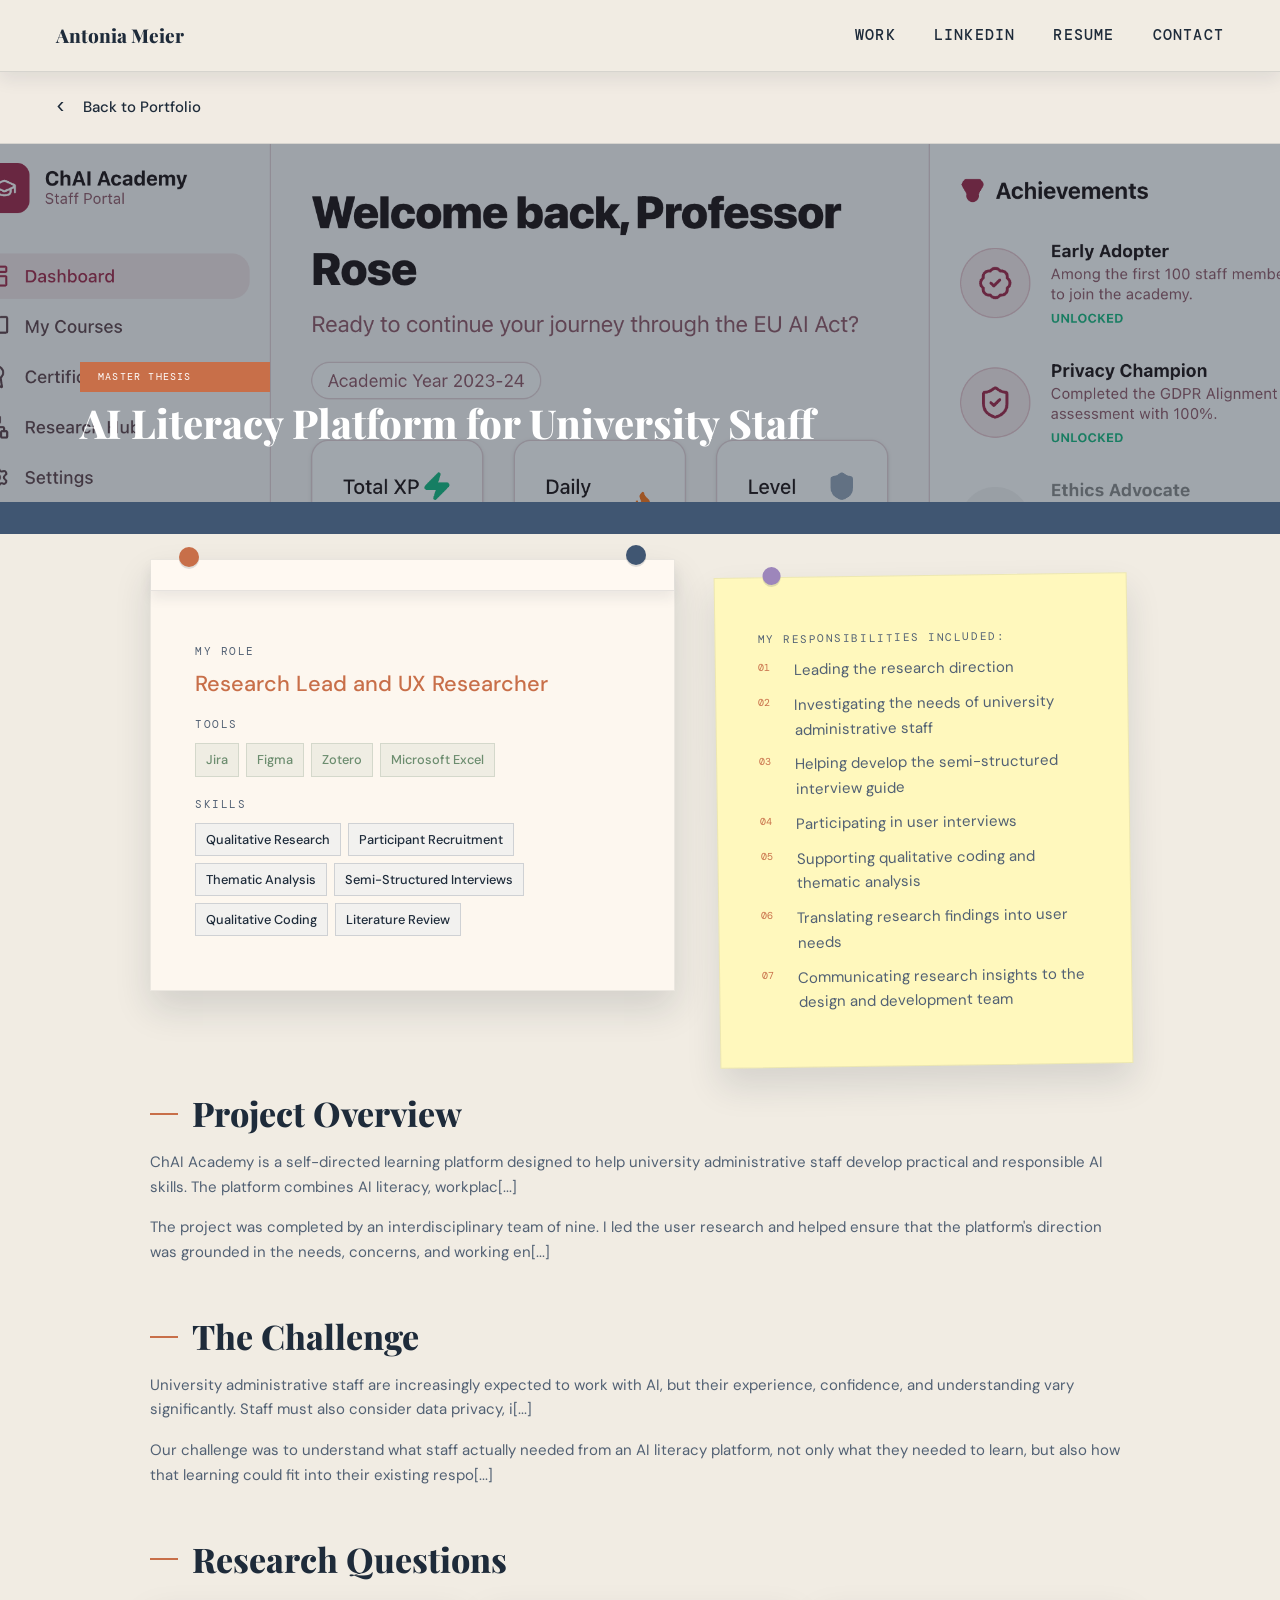
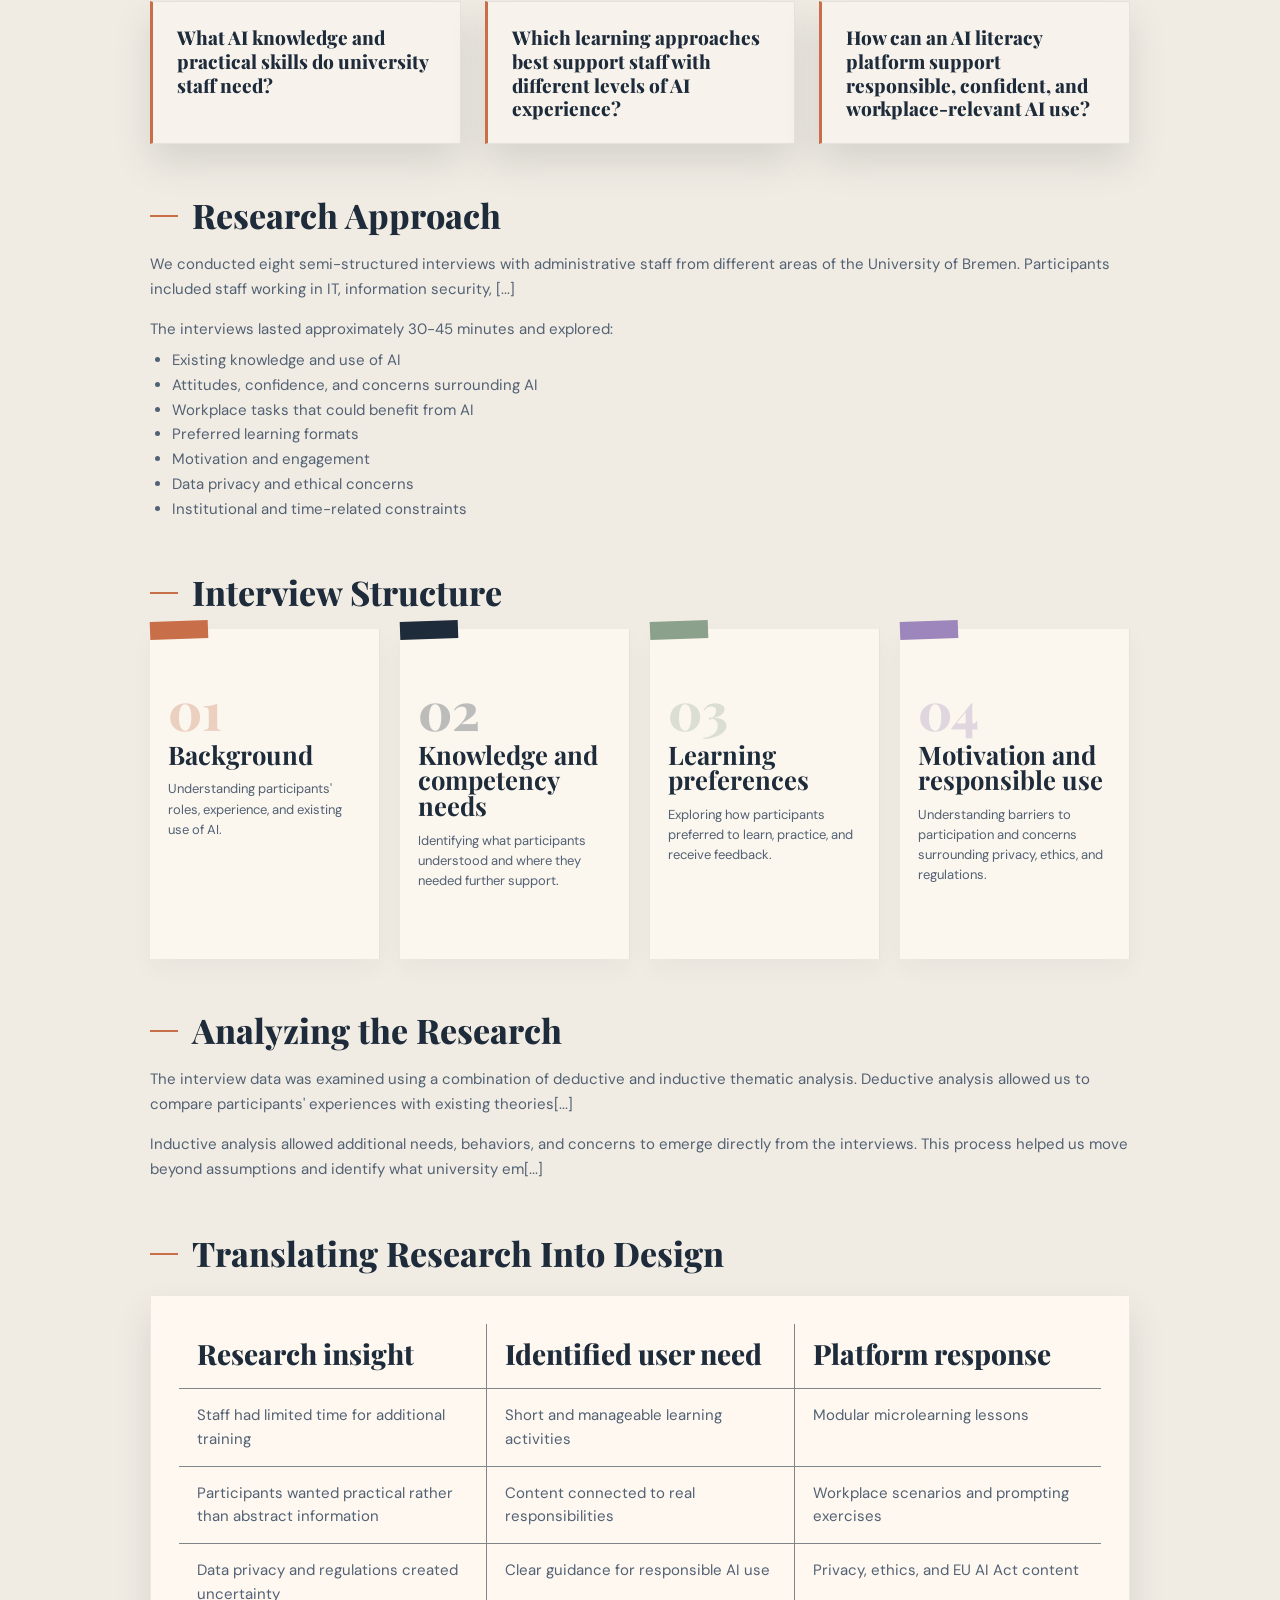
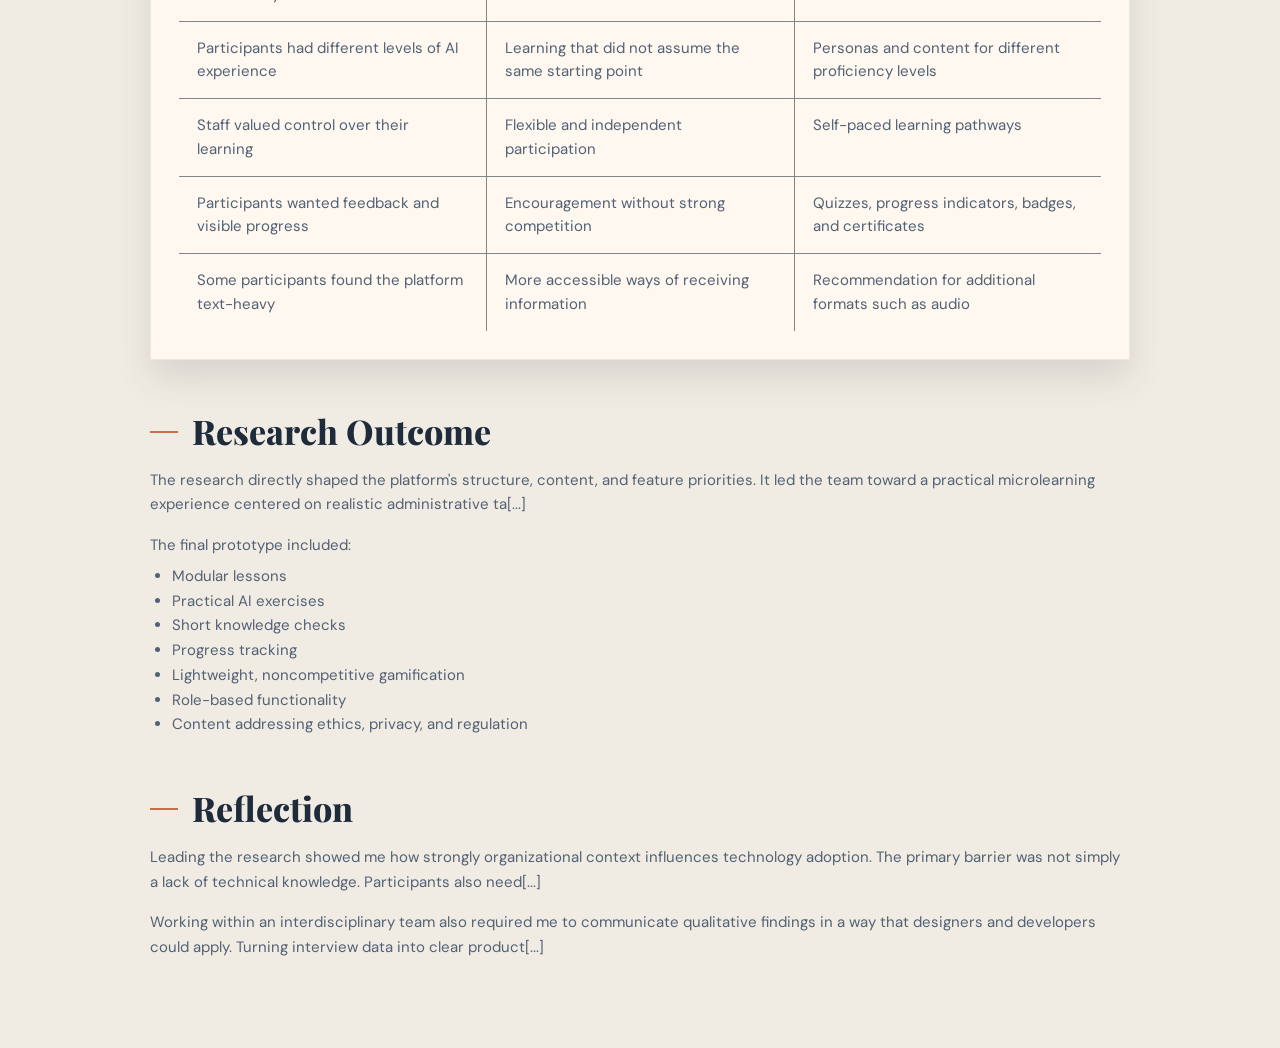
==== Pages/ailit.html @ 741ef0c2 "Change LinkedIn link to public profile settings Updated LinkedIn link to point to public profile set" ====
<!DOCTYPE html>
<html lang="en">
<head>
  <meta charset="UTF-8" />
  <meta name="viewport" content="width=device-width, initial-scale=1.0" />
  <title>AI Literacy Platform | Antonia Meier</title>
  <link rel="stylesheet" href="../styles.css" />
</head>
<body>
  <div class="site-shell">
    <header class="site-header">
        <a class="site-logo" href="../index.html">Antonia Meier</a>
      
        <nav class="site-nav" aria-label="Main navigation">
          <a href="../index.html#work">Work</a>
          <a href="https://www.linkedin.com/public-profile/settings/?trk=d_flagship3_profile_self_view_public_profile&lipi=urn%3Ali%3Apage%3Ad_flagship3_profile_view_base%3B%2FlTaNS16Rs2cSCnHbK12aQ%3D%3D" target="_blank" rel="noopener">LinkedIn</a>
          <a href="../documents/Antonia%20Meier_Resume.pdf" target="_blank" rel="noopener">Resume</a>
          <a href="../index.html#contact">Contact</a>
        </nav>
    </header>

    <main>
      <div class="project-backbar">
        <a class="text-link" href="../index.html#work">Back to Portfolio</a>
      </div>

      <section class="project-hero" aria-label="AI Literacy Platform project image">
        <img src="../imgs/homepage/AILit.png" alt="AI literacy platform dashboard preview" />
        <div class="project-hero__content">
          <span class="project-hero__label">Master Thesis</span>
          <h1 id="project-title">AI Literacy Platform for University Staff</h1>
        </div>
      </section>

      <div class="page-main case-study-page ailit-page">
        <section class="section project-details-section" aria-labelledby="project-title">
          <div class="project-overview">
            <div class="details-card paper-card">
              <span class="detail-pin" aria-hidden="true"></span>
              <p class="detail-kicker">Master Thesis Details</p>
              <p class="detail-label">My Role</p>
              <p class="detail-value">Research Lead and UX Researcher</p>
              <p class="detail-label">Tools</p>
              <div class="tag-list">
                <span class="tag tag--tool">Jira</span>
                <span class="tag tag--tool">Figma</span>
                <span class="tag tag--tool">Zotero</span>
                <span class="tag tag--tool">Microsoft Excel</span>
              </div>
              <p class="detail-label">Skills</p>
              <div class="tag-list">
                <span class="tag tag--skill">Qualitative Research</span>
                <span class="tag tag--skill">Participant Recruitment</span>
                <span class="tag tag--skill">Thematic Analysis</span>
                <span class="tag tag--skill">Semi-Structured Interviews</span>
                <span class="tag tag--skill">Qualitative Coding</span>
                <span class="tag tag--skill">Literature Review</span>
              </div>
            </div>
            <div class="deliverables-card paper-card">
              <p class="detail-label">My Responsibilities Included:</p>
              <ol class="deliverables-list">
                <li>Leading the research direction</li>
                <li>Investigating the needs of university administrative staff</li>
                <li>Helping develop the semi-structured interview guide</li>
                <li>Participating in user interviews</li>
                <li>Supporting qualitative coding and thematic analysis</li>
                <li>Translating research findings into user needs</li>
                <li>Communicating research insights to the design and development team</li>
              </ol>
            </div>
          </div>
        </section>

        <section class="case-section" aria-labelledby="overview-title">
          <h2 id="overview-title">Project Overview</h2>
          <p>ChAI Academy is a self-directed learning platform designed to help university administrative staff develop practical and responsible AI skills. The platform combines AI literacy, workplac[...]
          <p>The project was completed by an interdisciplinary team of nine. I led the user research and helped ensure that the platform's direction was grounded in the needs, concerns, and working en[...]
        </section>

        <section class="case-section" aria-labelledby="challenge-title">
          <h2 id="challenge-title">The Challenge</h2>
          <p>University administrative staff are increasingly expected to work with AI, but their experience, confidence, and understanding vary significantly. Staff must also consider data privacy, i[...]
          <p>Our challenge was to understand what staff actually needed from an AI literacy platform, not only what they needed to learn, but also how that learning could fit into their existing respo[...]
        </section>

        <section class="case-section" aria-labelledby="questions-title">
          <h2 id="questions-title">Research Questions</h2>
          <div class="research-question-grid">
            <article class="paper-card">What AI knowledge and practical skills do university staff need?</article>
            <article class="paper-card">Which learning approaches best support staff with different levels of AI experience?</article>
            <article class="paper-card">How can an AI literacy platform support responsible, confident, and workplace-relevant AI use?</article>
          </div>
        </section>

        <section class="case-section" aria-labelledby="approach-title">
          <h2 id="approach-title">Research Approach</h2>
          <p>We conducted eight semi-structured interviews with administrative staff from different areas of the University of Bremen. Participants included staff working in IT, information security, [...]
          <p>The interviews lasted approximately 30-45 minutes and explored:</p>
          <ul class="case-list">
            <li>Existing knowledge and use of AI</li>
            <li>Attitudes, confidence, and concerns surrounding AI</li>
            <li>Workplace tasks that could benefit from AI</li>
            <li>Preferred learning formats</li>
            <li>Motivation and engagement</li>
            <li>Data privacy and ethical concerns</li>
            <li>Institutional and time-related constraints</li>
          </ul>
        </section>

        <section class="case-section thesis-method-section" aria-labelledby="structure-title">
          <h2 id="structure-title">Interview Structure</h2>
          <div class="thesis-method-grid ailit-method-grid">
            <article class="thesis-method-card thesis-method-card--one">
              <span>01</span>
              <h3>Background</h3>
              <p>Understanding participants' roles, experience, and existing use of AI.</p>
            </article>
            <article class="thesis-method-card thesis-method-card--two">
              <span>02</span>
              <h3>Knowledge and competency needs</h3>
              <p>Identifying what participants understood and where they needed further support.</p>
            </article>
            <article class="thesis-method-card thesis-method-card--three">
              <span>03</span>
              <h3>Learning preferences</h3>
              <p>Exploring how participants preferred to learn, practice, and receive feedback.</p>
            </article>
            <article class="thesis-method-card thesis-method-card--four">
              <span>04</span>
              <h3>Motivation and responsible use</h3>
              <p>Understanding barriers to participation and concerns surrounding privacy, ethics, and regulations.</p>
            </article>
          </div>
        </section>

        <section class="case-section" aria-labelledby="analysis-title">
          <h2 id="analysis-title">Analyzing the Research</h2>
          <p>The interview data was examined using a combination of deductive and inductive thematic analysis. Deductive analysis allowed us to compare participants' experiences with existing theories[...]
          <p>Inductive analysis allowed additional needs, behaviors, and concerns to emerge directly from the interviews. This process helped us move beyond assumptions and identify what university em[...]
        </section>

        <section class="case-section" aria-labelledby="design-title">
          <h2 id="design-title">Translating Research Into Design</h2>
          <div class="research-translation-table paper-card" role="table" aria-label="Research insights translated into platform responses">
            <div class="translation-row translation-row--header" role="row">
              <div role="columnheader">Research insight</div>
              <div role="columnheader">Identified user need</div>
              <div role="columnheader">Platform response</div>
            </div>
            <div class="translation-row" role="row">
              <div role="cell">Staff had limited time for additional training</div>
              <div role="cell">Short and manageable learning activities</div>
              <div role="cell">Modular microlearning lessons</div>
            </div>
            <div class="translation-row" role="row">
              <div role="cell">Participants wanted practical rather than abstract information</div>
              <div role="cell">Content connected to real responsibilities</div>
              <div role="cell">Workplace scenarios and prompting exercises</div>
            </div>
            <div class="translation-row" role="row">
              <div role="cell">Data privacy and regulations created uncertainty</div>
              <div role="cell">Clear guidance for responsible AI use</div>
              <div role="cell">Privacy, ethics, and EU AI Act content</div>
            </div>
            <div class="translation-row" role="row">
              <div role="cell">Participants had different levels of AI experience</div>
              <div role="cell">Learning that did not assume the same starting point</div>
              <div role="cell">Personas and content for different proficiency levels</div>
            </div>
            <div class="translation-row" role="row">
              <div role="cell">Staff valued control over their learning</div>
              <div role="cell">Flexible and independent participation</div>
              <div role="cell">Self-paced learning pathways</div>
            </div>
            <div class="translation-row" role="row">
              <div role="cell">Participants wanted feedback and visible progress</div>
              <div role="cell">Encouragement without strong competition</div>
              <div role="cell">Quizzes, progress indicators, badges, and certificates</div>
            </div>
            <div class="translation-row" role="row">
              <div role="cell">Some participants found the platform text-heavy</div>
              <div role="cell">More accessible ways of receiving information</div>
              <div role="cell">Recommendation for additional formats such as audio</div>
            </div>
          </div>
        </section>

        <section class="case-section" aria-labelledby="outcome-title">
          <h2 id="outcome-title">Research Outcome</h2>
          <p>The research directly shaped the platform's structure, content, and feature priorities. It led the team toward a practical microlearning experience centered on realistic administrative ta[...]
          <p>The final prototype included:</p>
          <ul class="case-list">
            <li>Modular lessons</li>
            <li>Practical AI exercises</li>
            <li>Short knowledge checks</li>
            <li>Progress tracking</li>
            <li>Lightweight, noncompetitive gamification</li>
            <li>Role-based functionality</li>
            <li>Content addressing ethics, privacy, and regulation</li>
          </ul>
        </section>

        <section class="case-section" aria-labelledby="reflection-title">
          <h2 id="reflection-title">Reflection</h2>
          <p>Leading the research showed me how strongly organizational context influences technology adoption. The primary barrier was not simply a lack of technical knowledge. Participants also need[...]
          <p>Working within an interdisciplinary team also required me to communicate qualitative findings in a way that designers and developers could apply. Turning interview data into clear product[...]
        </section>
      </div>
    </main>
  </div>
</body>
</html>
---- styles.css ----
@import url("https://fonts.googleapis.com/css2?family=DM+Mono:wght@400;500&family=DM+Sans:wght@400;500;600;700&family=Playfair+Display:wght@700;800&display=swap");

:root {
  --color-background: #f1ece3;
  --color-text: #1e2b3a;
  --color-muted: #526174;
  --color-secondary: #c86f49;
  --color-graph: #cbddec;
  --color-green: #8ba18c;
  --color-purple: #9d86bb;
  --color-surface: #f8f4ed;
  --color-surface-strong: #fffaf2;
  --color-line: rgba(30, 43, 58, 0.16);
  --color-grid: rgba(119, 160, 188, 0.34);
  --shadow-paper: 0 18px 35px rgba(30, 43, 58, 0.13);
  --shadow-soft: 0 10px 25px rgba(30, 43, 58, 0.09);
  --font-heading: "Playfair Display", Georgia, serif;
  --font-body: "DM Sans", Arial, sans-serif;
  --font-mono: "DM Mono", "Courier New", monospace;
  --page-width: 1120px;
  --section-space: clamp(64px, 10vw, 124px);
}

* {
  box-sizing: border-box;
}

html {
  scroll-behavior: smooth;
}

body {
  margin: 0;
  color: var(--color-text);
  background: var(--color-background);
  font-family: var(--font-body);
  font-size: 15px;
  line-height: 1.65;
}

img {
  display: block;
  max-width: 100%;
}

a {
  color: inherit;
  text-decoration: none;
}

p,
h1,
h2,
h3,
h4 {
  margin: 0;
}

p {
  color: var(--color-muted);
}

.site-shell {
  min-height: 100vh;
  background: var(--color-background);
}

.site-header {
  position: sticky;
  top: 0;
  z-index: 20;
  display: flex;
  align-items: center;
  justify-content: space-between;
  gap: 24px;
  min-height: 72px;
  padding: 0 clamp(18px, 5vw, 56px);
  background: rgba(241, 236, 227, 0.92);
  border-bottom: 1px solid rgba(30, 43, 58, 0.12);
  box-shadow: 0 8px 16px rgba(30, 43, 58, 0.08);
  backdrop-filter: blur(14px);
}

.site-logo {
  font-family: var(--font-heading);
  font-size: clamp(16px, 2vw, 19px);
  font-weight: 800;
  letter-spacing: 0;
}

.site-nav {
  display: flex;
  align-items: center;
  gap: clamp(14px, 3vw, 38px);
  font-family: var(--font-mono);
  font-size: 15px;
  font-weight: 500;
  letter-spacing: 0.08em;
  text-transform: uppercase;
}

.site-nav a {
  color: var(--color-text);
}

.site-nav a:hover,
.site-nav a:focus-visible {
  color: var(--color-secondary);
}

.page-main {
  max-width: var(--page-width);
  margin: 0 auto;
  padding: 0 clamp(18px, 5vw, 40px) clamp(42px, 7vw, 88px);
}

.section {
  margin-block: var(--section-space);
}

.section:first-child {
  margin-top: 0;
}

.eyebrow {
  display: flex;
  align-items: center;
  gap: 12px;
  margin-bottom: 14px;
  color: var(--color-muted);
  font-family: var(--font-mono);
  font-size: 11px;
  letter-spacing: 0.14em;
  text-transform: uppercase;
}

.eyebrow::before {
  content: "";
  width: 28px;
  height: 2px;
  background: var(--color-secondary);
}

.display-title,
.section-title,
.project-title {
  font-family: var(--font-heading);
  font-weight: 800;
  line-height: 0.95;
  letter-spacing: 0;
}

.display-title {
  max-width: 560px;
  font-size: clamp(50px, 7vw, 82px);
}

.section-title,
.project-title {
  margin-bottom: 22px;
  font-size: clamp(26px, 3.2vw, 38px);
}

.accent {
  color: var(--color-secondary);
  font-style: italic;
}

.title-line {
  display: block;
}

.lede {
  max-width: 720px;
  font-size: clamp(16px, 1.6vw, 20px);
}

.button-row {
  display: flex;
  flex-wrap: wrap;
  gap: 12px;
  margin-top: 28px;
}

.text-link,
.button {
  display: inline-flex;
  align-items: center;
  justify-content: center;
  min-height: 42px;
  border: 1px solid var(--color-line);
  font-family: var(--font-mono);
  font-size: 12px;
  font-weight: 500;
  letter-spacing: 0.08em;
  text-transform: uppercase;
}

.button {
  padding: 10px 18px;
  background: var(--color-surface-strong);
  box-shadow: var(--shadow-soft);
}

.button:hover,
.button:focus-visible {
  border-color: var(--color-secondary);
  color: var(--color-secondary);
}

.text-link {
  gap: 8px;
  border: 0;
}

.text-link:hover,
.text-link:focus-visible {
  color: var(--color-secondary);
}

.paper-card {
  background: rgba(248, 244, 237, 0.94);
  border: 1px solid rgba(30, 43, 58, 0.08);
  box-shadow: var(--shadow-paper);
}

.visually-hidden {
  position: absolute;
  width: 1px;
  height: 1px;
  padding: 0;
  margin: -1px;
  overflow: hidden;
  clip: rect(0, 0, 0, 0);
  white-space: nowrap;
  border: 0;
}

.home-hero,
.about-collage,
.contact-section {
  background:
    linear-gradient(to right, var(--color-grid) 1px, transparent 1px),
    linear-gradient(to bottom, var(--color-grid) 1px, transparent 1px),
    var(--color-background);
  background-size: 36px 36px;
}

.home-hero {
  min-height: clamp(560px, 74vh, 720px);
  display: flex;
  align-items: center;
  border-bottom: 1px solid rgba(30, 43, 58, 0.12);
}

.home-hero__inner {
  width: min(var(--page-width), calc(100% - clamp(36px, 10vw, 96px)));
  margin: 0 auto;
  display: grid;
  grid-template-columns: minmax(430px, 1.15fr) minmax(280px, 0.85fr);
  gap: clamp(32px, 5vw, 64px);
  align-items: center;
}

.home-hero__copy .eyebrow::before {
  width: 22px;
}

.home-hero__copy .lede {
  max-width: 560px;
  margin-top: 22px;
  font-weight: 600;
}

.hero-polaroid {
  position: relative;
  width: min(100%, 450px);
  margin: 0;
  justify-self: end;
  transform: rotate(1.8deg);
  box-shadow: 0 24px 45px rgba(30, 43, 58, 0.24);
}

.hero-polaroid img {
  width: 100%;
  aspect-ratio: 1.52 / 1;
  object-fit: cover;
  object-position: 50% 36%;
}

.pin {
  position: absolute;
  width: 18px;
  height: 18px;
  border-radius: 999px;
  box-shadow: 0 4px 10px rgba(30, 43, 58, 0.24);
}

.pin--orange {
  top: -9px;
  left: 50%;
  background: var(--color-secondary);
}

.content-grid {
  display: grid;
  grid-template-columns: repeat(12, 1fr);
  gap: clamp(20px, 4vw, 40px);
}

.hero-copy {
  grid-column: span 5;
}

.hero-media {
  grid-column: 7 / -1;
}

.case-grid {
  display: grid;
  grid-template-columns: repeat(12, minmax(0, 1fr));
  column-gap: clamp(16px, 2.2vw, 24px);
  row-gap: clamp(22px, 3.4vw, 32px);
  align-items: start;
}

.selected-work {
  padding-top: clamp(52px, 8vw, 88px);
  margin-bottom: 34px;
}

.case-card {
  --card-tilt: 0deg;
  position: relative;
  min-height: 0;
  overflow: hidden;
  transform: rotate(var(--card-tilt));
  transform-origin: center;
  transition: transform 180ms ease, box-shadow 180ms ease;
}

.case-card__link {
  position: absolute;
  inset: 0;
  z-index: 3;
}

.case-card__link:focus-visible {
  outline: 3px solid var(--color-secondary);
  outline-offset: -3px;
}

.case-card--bbdc {
  --card-tilt: -0.35deg;
  grid-column: 1 / span 7;
}

.case-card--thesis {
  --card-tilt: 0.45deg;
  grid-column: 8 / span 5;
  justify-self: end;
  width: 96%;
  margin-top: -8px;
}

.case-card--biohub {
  --card-tilt: 0.28deg;
  grid-column: 1 / span 5;
  width: 100%;
  margin-top: 0;
}

.case-card--ailit {
  --card-tilt: -0.22deg;
  grid-column: 6 / span 7;
  margin-top: 0;
}

.case-card:hover {
  transform: rotate(var(--card-tilt)) translateY(-4px);
  box-shadow: 0 22px 42px rgba(30, 43, 58, 0.16);
}

.case-card__image {
  width: 100%;
  height: clamp(175px, 17vw, 220px);
  object-fit: cover;
  background: var(--color-graph);
}

.case-card--thesis .case-card__image {
  height: clamp(145px, 13vw, 180px);
}

.case-card--biohub .case-card__image {
  height: clamp(135px, 12vw, 165px);
}

.case-card--ailit .case-card__image {
  height: clamp(145px, 13vw, 180px);
}

.case-card__image--dashboard {
  object-position: 28% top;
}

.case-card__body {
  padding: 15px 18px 18px;
}

.case-card h3 {
  margin-bottom: 8px;
  font-family: var(--font-heading);
  font-size: 30px;
  line-height: 1;
}

.case-card--thesis h3,
.case-card--biohub h3 {
  font-size: 30px;
}

.case-card p {
  font-size: 15px;
  line-height: 1.65;
}

.case-meta {
  display: flex;
  align-items: center;
  justify-content: space-between;
  gap: 18px;
  margin-bottom: 7px;
  color: var(--color-secondary);
  font-family: var(--font-mono);
  font-size: 8px;
  letter-spacing: 0.08em;
  text-transform: uppercase;
}

.tag-list {
  display: flex;
  flex-wrap: wrap;
  gap: 5px;
  margin-top: 11px;
}

.tag {
  display: inline-flex;
  align-items: center;
  min-height: 24px;
  padding: 3px 7px;
  color: var(--color-muted);
  background: rgba(203, 221, 236, 0.42);
  border: 1px solid rgba(30, 43, 58, 0.12);
  font-family: var(--font-mono);
  font-size: 9px;
  letter-spacing: 0;
}

.tag--tool {
  color: #6c8d6f;
  background: rgba(139, 161, 140, 0.12);
  border-color: rgba(139, 161, 140, 0.28);
}

.tag--skill {
  color: var(--color-text);
  background: rgba(203, 221, 236, 0.24);
  border-color: rgba(82, 97, 116, 0.22);
}

.about-section {
  display: grid;
  grid-template-columns: minmax(280px, 0.9fr) minmax(360px, 1.15fr);
  gap: clamp(36px, 7vw, 72px);
  align-items: center;
  margin-top: 0;
  margin-bottom: 34px;
  padding-top: clamp(18px, 3vw, 28px);
  border-top: 1px solid rgba(30, 43, 58, 0.18);
}

.about-collage {
  position: relative;
  min-height: 520px;
  padding: 56px 42px;
}

.about-photo {
  box-shadow: 0 18px 32px rgba(30, 43, 58, 0.2);
}

.about-photo--main {
  width: min(100%, 330px);
  aspect-ratio: 0.82 / 1;
  object-fit: cover;
  object-position: 50% 18%;
  transform: rotate(-3deg);
}

.sticky-note {
  position: absolute;
  top: 24px;
  right: clamp(10px, 5vw, 44px);
  max-width: 220px;
  padding: 18px 22px;
  background: #fff8bd;
  color: var(--color-muted);
  box-shadow: 0 12px 24px rgba(30, 43, 58, 0.16);
  font-family: var(--font-mono);
  font-size: 12px;
  line-height: 1.4;
  transform: rotate(5deg);
}

.about-copy p + p {
  margin-top: 14px;
}

.value-grid {
  display: grid;
  grid-template-columns: repeat(2, minmax(0, 1fr));
  gap: 8px;
  margin-top: 18px;
}

.value-card {
  padding: 10px 12px;
  box-shadow: 0 10px 22px rgba(30, 43, 58, 0.08);
}

.value-card h3 {
  margin-bottom: 3px;
  font-family: var(--font-heading);
  font-size: 14px;
}

.value-card p {
  font-size: 10px;
  line-height: 1.35;
}

.tools-list {
  margin-top: 24px;
}

.process-section {
  position: relative;
  margin-inline: calc(50% - 50vw);
  margin-top: 0;
  margin-bottom: 0;
  padding: clamp(18px, 3vw, 28px) max(clamp(18px, 5vw, 40px), calc((100vw - var(--page-width)) / 2 + 40px)) clamp(44px, 6vw, 68px);
  background: var(--color-background);
  border-bottom: 3px solid;
  border-image: linear-gradient(90deg, var(--color-secondary), var(--color-text), var(--color-green), var(--color-purple)) 1;
}

.process-section::before {
  content: "";
  position: absolute;
  top: 0;
  left: max(clamp(18px, 5vw, 40px), calc((100vw - var(--page-width)) / 2 + 40px));
  right: max(clamp(18px, 5vw, 40px), calc((100vw - var(--page-width)) / 2 + 40px));
  height: 1px;
  background: rgba(30, 43, 58, 0.18);
}

.process-grid {
  display: grid;
  grid-template-columns: repeat(4, minmax(0, 1fr));
  gap: clamp(18px, 2.8vw, 30px);
  align-items: stretch;
  margin-top: clamp(22px, 3.5vw, 36px);
}

.process-card {
  position: relative;
  min-height: 560px;
  padding: 32px 24px 28px;
  background: rgba(248, 244, 237, 0.48);
  box-shadow: 0 8px 22px rgba(30, 43, 58, 0.035);
}

.process-card:nth-child(even) {
  background: rgba(255, 250, 242, 0.62);
}

.process-mark {
  display: block;
  width: 48px;
  height: 10px;
  margin-bottom: 42px;
  background: var(--color-secondary);
}

.process-card--define .process-mark {
  background: var(--color-text);
  border: 0;
}

.process-card--design .process-mark {
  background: var(--color-green);
}

.process-card--deliver .process-mark {
  background: var(--color-purple);
  border: 0;
}

.process-card strong {
  display: block;
  margin-bottom: -2px;
  color: rgba(30, 43, 58, 0.08);
  font-family: var(--font-heading);
  font-size: 68px;
  line-height: 1;
}

.process-card h3 {
  margin-bottom: 18px;
  font-family: var(--font-heading);
  font-size: 32px;
  line-height: 1;
}

.process-card p {
  font-size: 15px;
  line-height: 1.65;
}

.process-label {
  display: block;
  margin-top: 34px;
  padding-top: 14px;
  border-top: 1px solid rgba(30, 43, 58, 0.34);
  color: var(--color-muted);
  font-family: var(--font-mono);
  font-size: 9px;
  letter-spacing: 0.14em;
  text-transform: uppercase;
}

.process-card ul {
  margin: 8px 0 0;
  padding-left: 14px;
  color: var(--color-muted);
  font-size: 11px;
  line-height: 1.75;
}

.process-card li::marker {
  color: currentColor;
  font-size: 0.7em;
}

.process-card--discover {
  border-bottom: 2px solid var(--color-secondary);
}

.process-card--define {
  border-bottom: 2px solid var(--color-text);
}

.process-card--design {
  border-bottom: 2px solid var(--color-green);
}

.process-card--deliver {
  border-bottom: 2px solid var(--color-purple);
}

.process-card--discover .process-label,
.process-card--discover ul {
  color: var(--color-secondary);
}

.process-card--define .process-label,
.process-card--define ul {
  color: var(--color-text);
}

.process-card--design .process-label,
.process-card--design ul {
  color: var(--color-green);
}

.process-card--deliver .process-label,
.process-card--deliver ul {
  color: var(--color-purple);
}

.contact-section {
  margin-inline: calc(50% - 50vw);
  margin-top: 0;
  margin-bottom: 0;
  padding: clamp(42px, 7vw, 64px) max(clamp(18px, 5vw, 40px), calc((100vw - var(--page-width)) / 2 + 40px)) clamp(70px, 9vw, 96px);
}

.contact-title {
  margin: 0 0 28px;
  color: var(--color-text);
  font-family: var(--font-heading);
  font-size: clamp(26px, 3.2vw, 38px);
  font-weight: 800;
  letter-spacing: 0;
  line-height: 0.95;
}

.contact-list {
  display: grid;
  grid-template-columns: 1.35fr 0.92fr 0.92fr;
  gap: clamp(18px, 3vw, 28px);
  width: min(100%, 980px);
}

.contact-row {
  display: grid;
  grid-template-columns: 30px 1fr;
  grid-template-rows: auto auto;
  column-gap: 14px;
  align-items: center;
  justify-content: center;
  min-height: 92px;
  padding: 20px 24px;
  background: rgba(248, 244, 237, 0.94);
  border: 1px solid rgba(30, 43, 58, 0.08);
  box-shadow: var(--shadow-paper);
  transition: border-color 160ms ease, color 160ms ease, transform 160ms ease;
}

.contact-row + .contact-row {
  margin-top: 0;
}

.contact-row:hover,
.contact-row:focus-visible {
  border-color: rgba(200, 111, 73, 0.45);
  color: var(--color-secondary);
  transform: translateY(-2px);
}

.contact-icon {
  grid-row: 1 / span 2;
  width: 24px;
  height: 24px;
  color: var(--color-secondary);
  fill: none;
  stroke: currentColor;
  stroke-linecap: round;
  stroke-linejoin: round;
  stroke-width: 1.8;
}

.contact-icon--image {
  object-fit: contain;
  filter: invert(49%) sepia(38%) saturate(843%) hue-rotate(334deg) brightness(90%) contrast(85%);
}

.contact-row span {
  color: var(--color-secondary);
  font-family: var(--font-mono);
  font-size: 10px;
  letter-spacing: 0.12em;
  line-height: 1;
  text-transform: uppercase;
}

.contact-row strong {
  color: var(--color-muted);
  font-family: var(--font-body);
  font-size: 15px;
  font-weight: 400;
  line-height: 1.65;
}

.project-backbar {
  min-height: 72px;
  display: flex;
  align-items: center;
  padding: 0 clamp(18px, 5vw, 56px);
  background: rgba(241, 236, 227, 0.92);
  border-bottom: 1px solid rgba(30, 43, 58, 0.12);
}

.project-backbar .text-link {
  min-height: auto;
  color: var(--color-text);
  font-family: var(--font-body);
  font-size: 15px;
  letter-spacing: 0;
  text-transform: none;
}

.project-backbar .text-link::before {
  content: "<";
  margin-right: 10px;
  font-family: var(--font-mono);
}

.project-hero {
  position: relative;
  min-height: clamp(280px, 34vw, 390px);
  display: flex;
  align-items: flex-end;
  margin-inline: calc(50% - 50vw);
  overflow: hidden;
  background: var(--color-text);
}

.project-hero::before {
  content: "";
  position: absolute;
  inset: 0;
  z-index: 1;
  background: rgba(30, 43, 58, 0.42);
}

.project-hero::after {
  content: "";
  position: absolute;
  left: 0;
  right: 0;
  bottom: 0;
  z-index: 2;
  height: 32px;
  background: #405672;
}

.project-hero img {
  position: absolute;
  inset: 0;
  width: 100%;
  height: 100%;
  object-fit: cover;
}

.project-hero__content {
  position: relative;
  z-index: 3;
  width: min(var(--page-width), calc(100% - clamp(36px, 10vw, 96px)));
  margin: 0 auto 92px;
}

.project-hero__label {
  display: inline-flex;
  min-width: 190px;
  min-height: 30px;
  align-items: center;
  padding: 6px 18px;
  color: #fff;
  background: var(--color-secondary);
  font-family: var(--font-mono);
  font-size: 10px;
  letter-spacing: 0.12em;
  text-transform: uppercase;
}

.project-hero h1 {
  max-width: 1080px;
  margin: 12px 0 0;
  color: #fff;
  font-family: var(--font-heading);
  font-size: clamp(30px, 3.2vw, 40px);
  font-weight: 800;
  line-height: 0.95;
}

.project-details-section {
  margin-top: clamp(120px, 12vw, 170px);
  margin-bottom: 0;
  padding-top: 25px;
}

.project-overview {
  display: grid;
  grid-template-columns: minmax(0, 1.12fr) minmax(300px, 0.88fr);
  gap: clamp(28px, 4vw, 42px);
  align-items: start;
}

.details-card,
.deliverables-card {
  padding: clamp(24px, 5vw, 42px);
}

.details-card {
  position: relative;
  min-height: 0;
  padding: clamp(66px, 7vw, 82px) clamp(30px, 4vw, 44px) clamp(38px, 5vw, 54px);
  background: rgba(255, 250, 242, 0.86);
  box-shadow: 0 18px 34px rgba(30, 43, 58, 0.14);
}

.details-card::before {
  content: "";
  position: absolute;
  inset: 0 0 auto;
  height: 30px;
  background: rgba(255, 250, 242, 0.92);
  border-bottom: 1px solid rgba(30, 43, 58, 0.11);
  box-shadow: 0 7px 13px rgba(30, 43, 58, 0.08);
}

.details-card::after {
  content: "";
  position: absolute;
  top: -13px;
  left: 28px;
  width: 20px;
  height: 20px;
  border-radius: 50%;
  background: var(--color-secondary);
  box-shadow: 0 2px 0 rgba(30, 43, 58, 0.14);
}

.details-card .detail-kicker::after {
  content: none;
}

.details-card .detail-pin {
  position: absolute;
  top: -15px;
  right: 28px;
  width: 20px;
  height: 20px;
  border-radius: 50%;
  background: #405672;
  box-shadow: 0 2px 0 rgba(30, 43, 58, 0.14);
}

.deliverables-card {
  position: relative;
  min-height: clamp(230px, 25vw, 300px);
  margin-top: 16px;
  padding: clamp(38px, 5vw, 52px) clamp(30px, 4vw, 42px);
  background: #fff8bd;
  box-shadow: 0 18px 34px rgba(30, 43, 58, 0.13);
  transform: rotate(-0.8deg);
}

.deliverables-card::before {
  content: "";
  position: absolute;
  top: -11px;
  left: 48px;
  width: 18px;
  height: 18px;
  border-radius: 50%;
  background: var(--color-purple);
  box-shadow: 0 2px 0 rgba(30, 43, 58, 0.14);
}

.deliverables-card p:not(.detail-label) {
  color: var(--color-muted);
  font-size: 15px;
  line-height: 1.65;
}

.detail-label {
  margin-bottom: 10px;
  color: var(--color-muted);
  font-family: var(--font-mono);
  font-size: 11px;
  letter-spacing: 0.14em;
  text-transform: uppercase;
}

.detail-value {
  color: var(--color-secondary);
  font-size: clamp(17px, 1.7vw, 22px);
  font-weight: 500;
  line-height: 1.25;
}

.detail-kicker {
  margin-bottom: 0;
  color: #817668;
  font-family: var(--font-mono);
  font-size: 11px;
  letter-spacing: 0.18em;
  text-transform: uppercase;
  font-size: 0;
  line-height: 0;
}

.details-card .detail-label {
  margin-top: 18px;
}

.details-card .detail-kicker + .detail-label {
  margin-top: 0;
}

.details-card .tag-list {
  gap: 7px;
  margin-top: 10px;
}

.details-card .tag {
  min-height: 28px;
  padding: 5px 10px;
  font-family: var(--font-body);
  font-size: clamp(10px, 1vw, 13px);
  font-weight: 500;
}

.deliverables-list {
  counter-reset: deliverable;
  display: grid;
  gap: 10px;
  margin: 0;
  padding: 0;
  color: var(--color-muted);
  list-style: none;
  font-size: 15px;
  line-height: 1.65;
}

.deliverables-list li {
  counter-increment: deliverable;
  display: grid;
  grid-template-columns: 24px 1fr;
  gap: 12px;
  align-items: start;
}

.deliverables-list li::before {
  content: counter(deliverable, decimal-leading-zero);
  color: var(--color-secondary);
  font-family: var(--font-mono);
  font-size: 10px;
  line-height: 1.9;
}

.case-study-page {
  max-width: 1060px;
}

.case-section {
  max-width: 100%;
  margin: clamp(34px, 5vw, 54px) auto 0;
}

.project-details-section + .case-section {
  margin-top: 30px;
}

.case-section h2 {
  position: relative;
  display: flex;
  align-items: center;
  gap: 14px;
  margin-bottom: 18px;
  color: var(--color-text);
  font-family: var(--font-heading);
  font-size: clamp(24px, 3vw, 34px);
  font-weight: 800;
  line-height: 1.05;
  letter-spacing: 0;
}

.case-section h2::before {
  content: "";
  display: block;
  flex: 0 0 28px;
  width: 28px;
  height: 2px;
  background: var(--color-secondary);
}

.case-section p + p {
  margin-top: 16px;
}

.case-list {
  margin: 6px 0 0;
  padding-left: 22px;
  color: var(--color-muted);
  font-size: 15px;
  line-height: 1.65;
}

.case-list li::marker {
  color: var(--color-muted);
}

.visual-research-board {
  position: relative;
  max-width: 920px;
  margin: 22px auto 0;
  padding: clamp(22px, 4vw, 34px);
  background: rgba(255, 250, 242, 0.9);
  box-shadow: 0 18px 34px rgba(30, 43, 58, 0.12);
  transform: rotate(-0.8deg);
}

.visual-research-board::before,
.visual-research-board::after {
  content: "";
  position: absolute;
  top: -10px;
  width: 18px;
  height: 18px;
  border-radius: 50%;
  box-shadow: 0 2px 0 rgba(30, 43, 58, 0.14);
}

.visual-research-board::before {
  left: 28px;
  background: var(--color-secondary);
}

.visual-research-board::after {
  right: 28px;
  background: #405672;
}

.visual-research-board figcaption {
  width: fit-content;
  margin: 0 0 22px;
  color: var(--color-muted);
  border-bottom: 1px solid currentColor;
  font-family: var(--font-mono);
  font-size: 11px;
  letter-spacing: 0.12em;
  line-height: 1.2;
  text-transform: uppercase;
}

.visual-research-board__grid {
  display: grid;
  grid-template-columns: 0.78fr 1.55fr 1.05fr 1.2fr;
  gap: clamp(16px, 3vw, 28px);
  align-items: stretch;
}

.research-source {
  display: grid;
  grid-template-rows: 1fr auto;
  gap: 12px;
  justify-items: center;
  min-height: 190px;
  padding: 12px;
  background: rgba(248, 244, 237, 0.62);
  border: 1px solid rgba(30, 43, 58, 0.08);
}

.research-source span {
  color: var(--color-muted);
  font-family: var(--font-mono);
  font-size: 11px;
  letter-spacing: 0.09em;
  line-height: 1.2;
  text-align: center;
}

.research-source--colors {
  align-content: center;
  justify-items: center;
}

.color-swatch {
  width: min(100%, 90px);
  aspect-ratio: 1.38 / 1;
  box-shadow: 0 8px 18px rgba(30, 43, 58, 0.08);
}

.color-swatch--red {
  background: #df1d43;
  transform: rotate(-2deg);
}

.color-swatch--black {
  background: #050505;
}

.research-source--colors span {
  justify-self: center;
}

.logo-cluster {
  display: grid;
  grid-template-columns: repeat(2, minmax(70px, 1fr));
  gap: 12px 16px;
  align-items: center;
}

.logo-cluster img,
.logo-stack img {
  max-height: 48px;
  width: 100%;
  object-fit: contain;
  padding: 4px;
  background: rgba(255, 250, 242, 0.68);
}

.logo-stack {
  display: grid;
  gap: 12px;
  align-items: center;
}

.research-source--signal img {
  align-self: center;
  width: min(100%, 200px);
  aspect-ratio: 1.45 / 1;
  object-fit: contain;
  background: #fff;
  border: 1px solid rgba(30, 43, 58, 0.08);
}

.final-logo-section {
  display: grid;
  grid-template-columns: minmax(0, 1fr) minmax(260px, 380px);
  gap: clamp(34px, 6vw, 64px);
  align-items: center;
}

.final-logo-card {
  display: grid;
  min-height: 210px;
  place-items: center;
  padding: clamp(24px, 4vw, 38px);
  background: rgba(255, 250, 242, 0.92);
}

.final-logo-card img {
  width: min(100%, 320px);
  object-fit: contain;
}

.website-mockup-grid {
  display: grid;
  grid-template-columns: minmax(0, 1.08fr) minmax(0, 0.78fr);
  gap: clamp(28px, 7vw, 72px);
  align-items: end;
  margin-top: clamp(34px, 6vw, 60px);
}

.thesis-method-grid {
  display: grid;
  grid-template-columns: repeat(5, minmax(0, 1fr));
  gap: clamp(12px, 2vw, 20px);
}

.thesis-method-card {
  --method-color: var(--color-secondary);
  position: relative;
  min-height: 330px;
  padding: 58px 18px 24px;
  background: rgba(255, 250, 242, 0.74);
  border-right: 1px solid rgba(30, 43, 58, 0.1);
  box-shadow: 0 10px 22px rgba(30, 43, 58, 0.04);
}

.thesis-method-card::before {
  content: "";
  position: absolute;
  top: -8px;
  left: 0;
  width: 58px;
  height: 18px;
  background: var(--method-color);
  transform: rotate(-2deg);
}

.thesis-method-card--two {
  --method-color: var(--color-text);
}

.thesis-method-card--three {
  --method-color: var(--color-green);
}

.thesis-method-card--four {
  --method-color: var(--color-purple);
}

.thesis-method-card--five {
  --method-color: #cbddec;
}

.thesis-method-card span {
  display: block;
  margin-bottom: 8px;
  color: var(--method-color);
  font-family: var(--font-heading);
  font-size: 52px;
  font-weight: 800;
  line-height: 0.9;
  opacity: 0.28;
}

.thesis-method-card h3 {
  margin-bottom: 12px;
  color: var(--color-text);
  font-family: var(--font-heading);
  font-size: clamp(20px, 2vw, 28px);
  line-height: 1;
}

.thesis-method-card p {
  font-size: 13px;
  line-height: 1.55;
}

.interview-focus-grid {
  display: grid;
  grid-template-columns: repeat(3, minmax(0, 1fr));
  gap: 18px;
  margin-top: 24px;
}

.interview-focus-grid .paper-card {
  min-height: 70px;
  display: flex;
  align-items: center;
  padding: 18px 20px;
  color: var(--color-text);
  border-left: 3px solid var(--color-secondary);
  font-family: var(--font-heading);
  font-size: 15px;
  font-weight: 800;
  line-height: 1.25;
}

.research-question-grid {
  display: grid;
  grid-template-columns: repeat(3, minmax(0, 1fr));
  gap: clamp(16px, 3vw, 24px);
  margin-top: 24px;
}

.research-question-grid .paper-card {
  min-height: 118px;
  padding: 24px 24px 22px;
  border-left: 3px solid var(--color-secondary);
  color: var(--color-text);
  font-family: var(--font-heading);
  font-size: clamp(16px, 1.6vw, 19px);
  font-weight: 800;
  line-height: 1.25;
}

.ailit-method-grid {
  grid-template-columns: repeat(4, minmax(0, 1fr));
}

.research-translation-table {
  margin-top: 24px;
  padding: clamp(20px, 3vw, 28px);
  background: rgba(255, 250, 242, 0.9);
  box-shadow: 0 18px 34px rgba(30, 43, 58, 0.12);
  overflow-x: auto;
}

.translation-row {
  display: grid;
  grid-template-columns: repeat(3, minmax(180px, 1fr));
  border-bottom: 1px solid rgba(30, 43, 58, 0.56);
}

.translation-row:last-child {
  border-bottom: 0;
}

.translation-row > div {
  min-height: 64px;
  padding: 15px 18px;
  color: var(--color-muted);
  font-size: 15px;
  line-height: 1.55;
}

.translation-row > div + div {
  border-left: 1px solid rgba(30, 43, 58, 0.56);
}

.translation-row--header > div {
  color: var(--color-text);
  font-family: var(--font-heading);
  font-size: clamp(20px, 2.2vw, 28px);
  font-weight: 800;
  line-height: 1.05;
}

.architecture-section {
  display: grid;
  grid-template-columns: minmax(190px, 250px) minmax(0, 1fr);
  gap: clamp(30px, 5vw, 54px);
  align-items: start;
}

.case-paper-figure {
  position: relative;
  max-width: 760px;
  margin: clamp(42px, 7vw, 72px) auto 0;
  padding: 14px 14px 30px;
  background: var(--color-surface-strong);
  box-shadow: var(--shadow-paper);
  transform: rotate(-1deg);
}

.case-paper-figure::before {
  content: "";
  position: absolute;
  top: -10px;
  left: 20px;
  width: 84px;
  height: 22px;
  background: rgba(200, 111, 73, 0.82);
  transform: rotate(-2deg);
}

.case-paper-figure::after {
  content: "";
  position: absolute;
  right: 22px;
  bottom: 24px;
  width: 150px;
  height: 38px;
  background: #fff8bd;
  box-shadow: 0 8px 18px rgba(30, 43, 58, 0.12);
  transform: rotate(-5deg);
}

.case-paper-figure img {
  width: 100%;
  aspect-ratio: 16 / 10;
  object-fit: cover;
}

.case-paper-figure figcaption {
  margin-top: 9px;
  color: var(--color-muted);
  font-family: var(--font-mono);
  font-size: 9px;
  line-height: 1.4;
}

.logo-comparison {
  max-width: 230px;
  display: grid;
  grid-template-columns: 1fr;
  gap: 12px;
  align-items: center;
  justify-items: center;
  margin-top: 0;
  padding: 14px 14px 10px;
  background: rgba(255, 250, 242, 0.9);
}

.logo-comparison div {
  display: grid;
  gap: 10px;
  justify-items: center;
}

.logo-comparison img {
  width: min(100%, 170px);
  aspect-ratio: 1;
  object-fit: contain;
}

.logo-comparison span {
  color: var(--color-text);
  font-family: var(--font-body);
  font-size: 15px;
  line-height: 1.2;
}

.logo-arrow {
  color: var(--color-text);
  font-family: var(--font-body);
  font-size: 34px;
  line-height: 0.8;
  transform: rotate(90deg);
}

.research-section {
  max-width: 980px;
  display: grid;
  grid-template-columns: minmax(0, 1fr) minmax(250px, 330px);
  gap: clamp(32px, 6vw, 64px);
  align-items: start;
}

.research-rail {
  position: relative;
  display: grid;
  gap: 12px;
  padding: 22px;
}

.research-rail::before {
  content: "";
  position: absolute;
  top: 48px;
  bottom: 48px;
  left: 38px;
  width: 1px;
  background: rgba(30, 43, 58, 0.18);
}

.research-rail article {
  position: relative;
  z-index: 1;
  display: grid;
  grid-template-columns: 30px minmax(82px, 104px) 1fr;
  gap: 12px;
  align-items: center;
}

.research-rail article span {
  display: grid;
  width: 26px;
  height: 26px;
  place-items: center;
  color: var(--color-muted);
  background: var(--color-surface-strong);
  border: 1px solid rgba(82, 97, 116, 0.4);
  border-radius: 50%;
  font-family: var(--font-mono);
  font-size: 9px;
}

.research-rail article:nth-child(2) span {
  color: var(--color-muted);
  border-color: rgba(82, 97, 116, 0.4);
}

.research-rail article:nth-child(3) span {
  color: var(--color-muted);
  border-color: rgba(82, 97, 116, 0.4);
}

.research-rail article:nth-child(4) span {
  color: var(--color-muted);
  border-color: rgba(82, 97, 116, 0.4);
}

.process-image-button {
  width: 100%;
  padding: 0;
  overflow: hidden;
  background: var(--color-surface-strong);
  border: 1px solid rgba(30, 43, 58, 0.12);
  cursor: zoom-in;
}

.process-image-button:focus-visible {
  outline: 2px solid var(--color-secondary);
  outline-offset: 3px;
}

.process-image-button img {
  width: 100%;
  aspect-ratio: 1;
  object-fit: cover;
  object-position: top center;
  transition: transform 180ms ease;
}

.process-image-button:hover img,
.process-image-button:focus-visible img {
  transform: scale(1.03);
}

.research-rail h3 {
  color: var(--color-text);
  font-family: var(--font-heading);
  font-size: 18px;
  line-height: 1.1;
}

.outcome-grid {
  display: grid;
  grid-template-columns: minmax(0, 0.82fr) minmax(0, 1.12fr) minmax(0, 0.82fr);
  gap: clamp(22px, 4vw, 48px);
  align-items: end;
  margin-top: 34px;
}

.laptop-mockup {
  position: relative;
  margin: 0;
  padding-bottom: 8%;
}

.laptop-screen {
  position: relative;
  width: 100%;
  aspect-ratio: 16 / 10;
  overflow: hidden;
  padding: 1.8%;
  background: #0d1728;
  border: 3px solid #111827;
  border-radius: 8px 8px 3px 3px;
  box-shadow: 0 10px 18px rgba(30, 43, 58, 0.16);
  cursor: zoom-in;
}

button.laptop-screen {
  display: block;
  font: inherit;
}

button.laptop-screen:focus-visible {
  outline: 2px solid var(--color-secondary);
  outline-offset: 4px;
}

.laptop-screen::before {
  content: "";
  position: absolute;
  top: -1px;
  left: 50%;
  z-index: 2;
  width: 42px;
  height: 8px;
  border-radius: 0 0 6px 6px;
  background: #0b1020;
  transform: translateX(-50%);
}

.laptop-screen img {
  width: 100%;
  height: 100%;
  object-fit: cover;
  object-position: top center;
}

.laptop-mockup::after {
  content: "";
  position: absolute;
  left: -5%;
  right: -5%;
  bottom: 0;
  height: 7%;
  background:
    linear-gradient(180deg, #d9ddd9 0%, #a9b0ad 52%, #7d8583 100%);
  border-radius: 0 0 18px 18px;
  box-shadow: 0 6px 10px rgba(30, 43, 58, 0.18);
}

.laptop-mockup::before {
  content: "";
  position: absolute;
  left: 36%;
  right: 36%;
  bottom: 4%;
  z-index: 1;
  height: 2%;
  background: rgba(30, 43, 58, 0.22);
  border-radius: 999px;
}

.laptop-mockup--center {
  align-self: end;
}

.image-lightbox {
  position: fixed;
  inset: 0;
  z-index: 50;
  display: none;
  place-items: center;
  padding: clamp(18px, 4vw, 44px);
  background: rgba(30, 43, 58, 0.72);
}

.image-lightbox[aria-hidden="false"] {
  display: grid;
}

.image-lightbox img {
  max-width: min(100%, 1100px);
  max-height: 84vh;
  object-fit: contain;
  background: var(--color-surface-strong);
  box-shadow: 0 24px 60px rgba(0, 0, 0, 0.28);
}

.image-lightbox__close {
  position: fixed;
  top: 18px;
  right: 18px;
  min-height: 38px;
  padding: 8px 14px;
  color: var(--color-text);
  background: var(--color-surface-strong);
  border: 1px solid rgba(30, 43, 58, 0.16);
  font-family: var(--font-mono);
  font-size: 11px;
  letter-spacing: 0.08em;
  text-transform: uppercase;
  cursor: pointer;
}

.placeholder-block {
  min-height: 220px;
  display: grid;
  place-items: center;
  padding: 32px;
  color: var(--color-muted);
  border: 1px dashed rgba(30, 43, 58, 0.25);
  background: rgba(248, 244, 237, 0.68);
  font-family: var(--font-mono);
  font-size: 12px;
  letter-spacing: 0.08em;
  text-align: center;
  text-transform: uppercase;
}

.site-footer {
  max-width: var(--page-width);
  margin: 0 auto;
  padding: 48px clamp(18px, 5vw, 40px);
  color: var(--color-muted);
  border-top: 1px solid var(--color-line);
  font-family: var(--font-mono);
  font-size: 12px;
}

@media (max-width: 820px) {
  .site-header {
    align-items: flex-start;
    flex-direction: column;
    padding-block: 18px;
  }

  .site-nav {
    width: 100%;
    justify-content: space-between;
    gap: 10px;
    overflow-x: auto;
  }

  .home-hero {
    min-height: auto;
    padding-block: 56px 72px;
  }

  .home-hero__inner,
  .content-grid,
  .project-overview,
  .about-section,
  .process-grid,
  .thesis-method-grid,
  .ailit-method-grid,
  .interview-focus-grid,
  .research-question-grid,
  .final-logo-section,
  .website-mockup-grid,
  .architecture-section,
  .research-section {
    grid-template-columns: 1fr;
  }

  .thesis-method-card {
    min-height: auto;
  }

  .hero-copy,
  .hero-media {
    grid-column: auto;
  }

  .hero-polaroid {
    justify-self: start;
    width: min(100%, 520px);
  }

  .case-grid {
    grid-template-columns: 1fr;
  }

  .contact-list {
    grid-template-columns: 1fr;
  }

  .case-card--bbdc,
  .case-card--thesis,
  .case-card--biohub,
  .case-card--ailit {
    grid-column: auto;
    justify-self: stretch;
    width: 100%;
    margin-top: 0;
  }

  .about-collage {
    min-height: 430px;
  }

  .process-card {
    min-height: auto;
  }

  .project-hero {
    min-height: 380px;
  }

  .project-hero__content {
    margin-bottom: 78px;
  }

  .project-hero h1 {
    font-size: clamp(30px, 9vw, 40px);
  }

  .case-section,
  .architecture-section,
  .research-section,
  .case-paper-figure {
    max-width: 100%;
  }

  .logo-comparison {
    max-width: 320px;
  }

  .outcome-grid {
    grid-template-columns: 1fr;
  }

  .visual-research-board {
    transform: none;
  }

  .visual-research-board__grid {
    grid-template-columns: repeat(2, minmax(0, 1fr));
  }
}

@media (max-width: 520px) {
  .site-nav {
    font-size: 10px;
  }

  .page-main {
    padding-inline: 16px;
  }

  .home-hero__inner {
    width: calc(100% - 32px);
  }

  .case-meta {
    align-items: flex-start;
    flex-direction: column;
    gap: 4px;
  }

  .value-grid {
    grid-template-columns: 1fr;
  }

  .process-section,
  .contact-section {
    padding-inline: 16px;
  }

  .case-card__body,
  .details-card,
  .deliverables-card {
    padding: 20px;
  }

  .details-card {
    padding-top: 62px;
  }

  .logo-comparison {
    grid-template-columns: 1fr;
  }

  .logo-arrow {
    transform: rotate(90deg);
  }

  .research-rail {
    padding: 20px;
  }

  .research-rail::before {
    left: 33px;
  }

  .research-rail article {
    grid-template-columns: 26px minmax(64px, 78px) 1fr;
    gap: 10px;
  }

  .visual-research-board__grid {
    grid-template-columns: 1fr;
  }

  .research-source--colors {
    justify-items: center;
  }
}
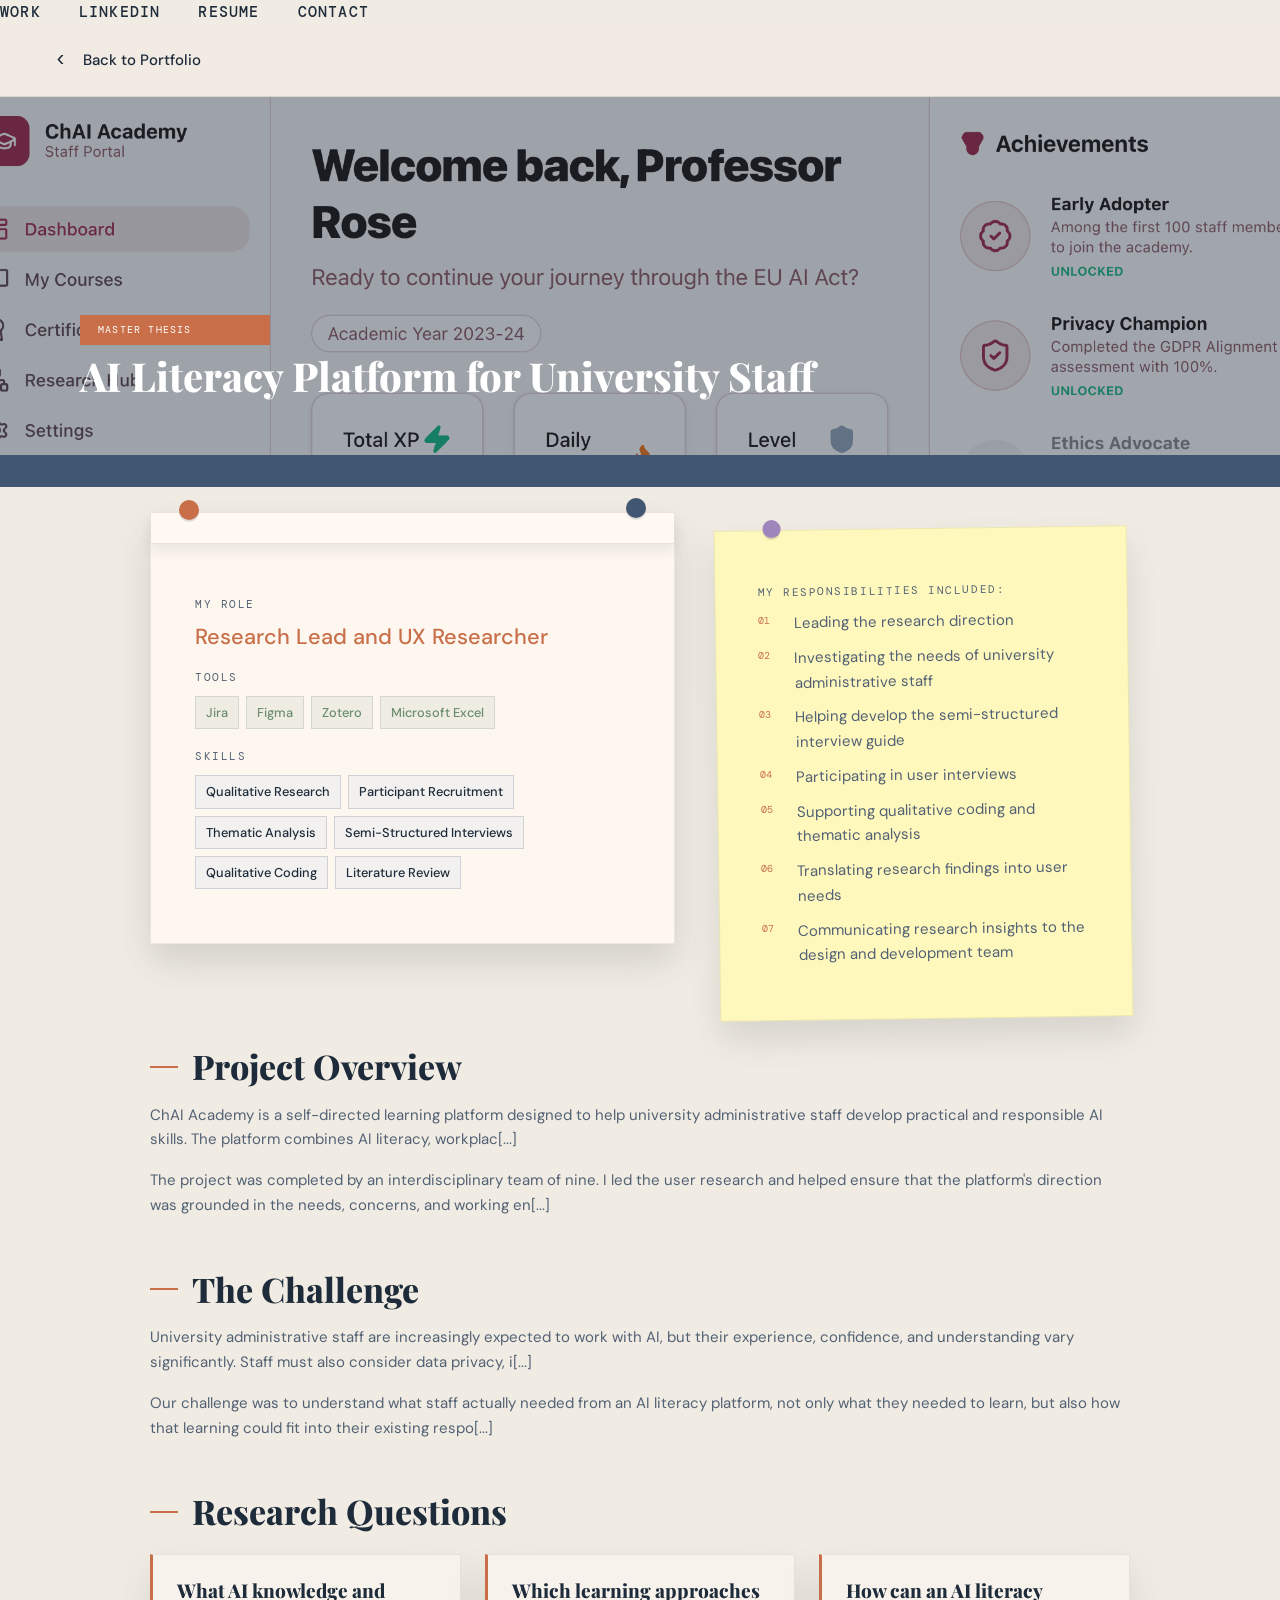
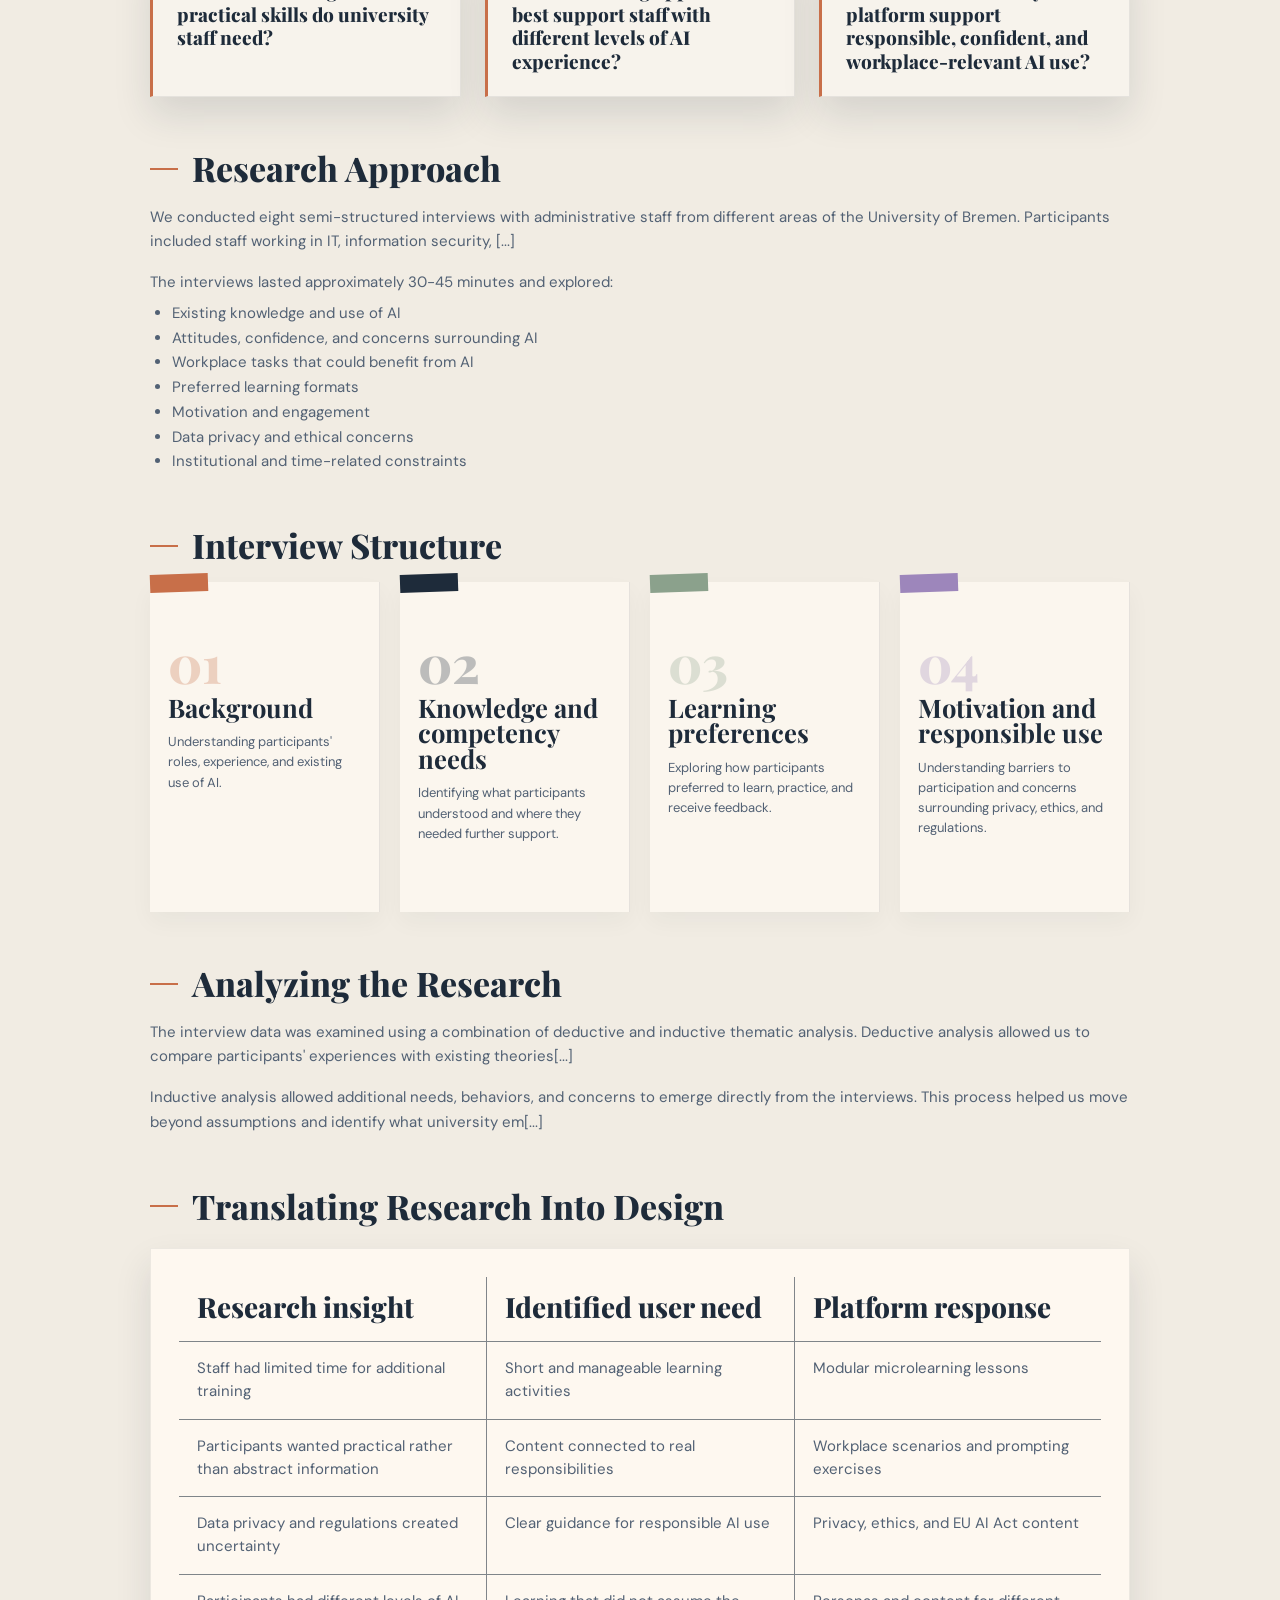
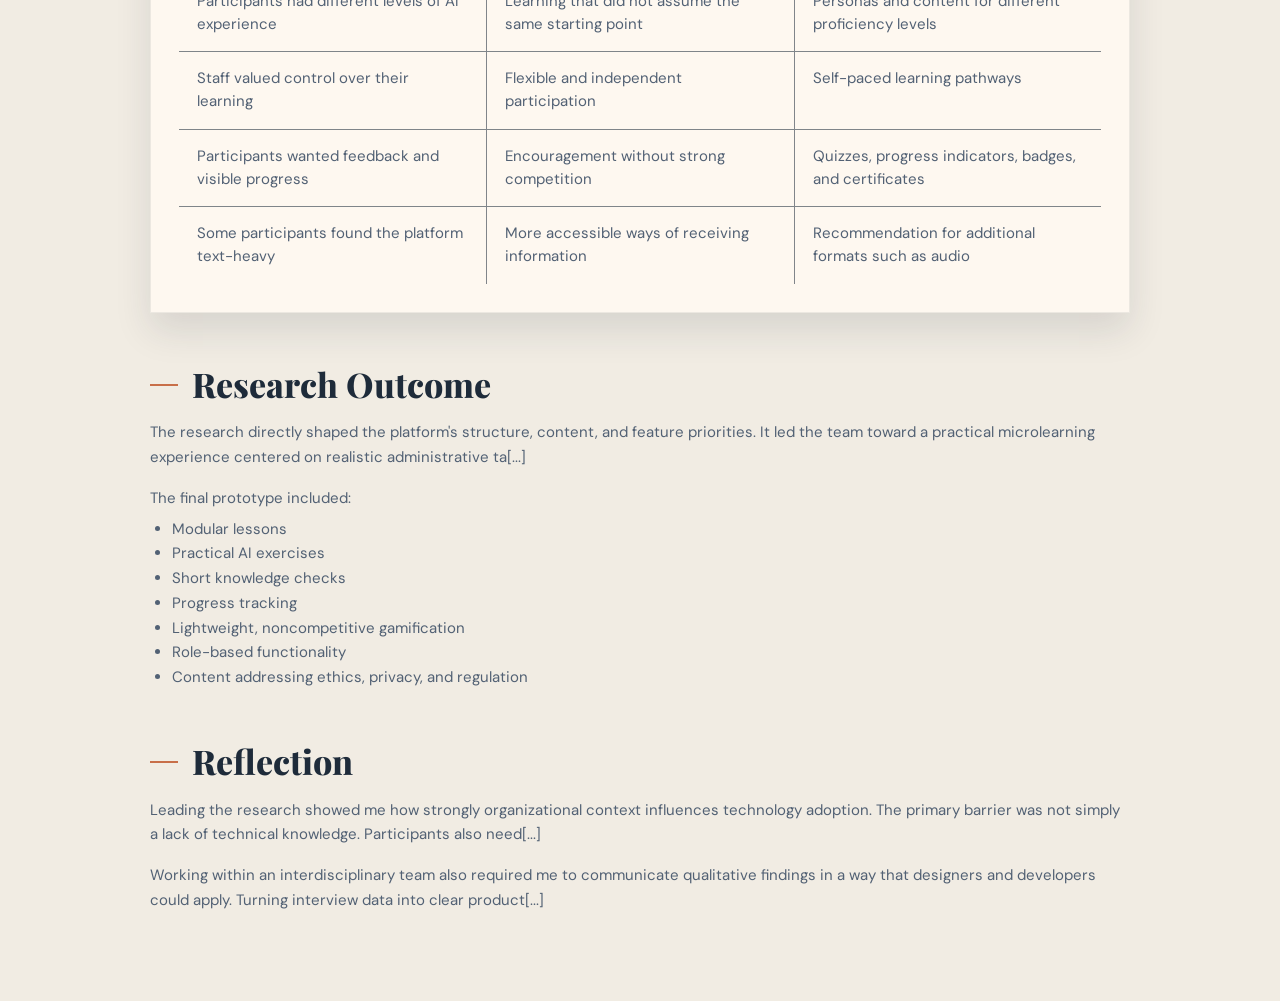
==== commit 4241ca21: "Refactor navigation header in ailit.html" ====
--- a/Pages/ailit.html
+++ b/Pages/ailit.html
@@ -8,16 +8,12 @@
 </head>
 <body>
   <div class="site-shell">
-    <header class="site-header">
-        <a class="site-logo" href="../index.html">Antonia Meier</a>
-      
-        <nav class="site-nav" aria-label="Main navigation">
-          <a href="../index.html#work">Work</a>
-          <a href="https://www.linkedin.com/public-profile/settings/?trk=d_flagship3_profile_self_view_public_profile&lipi=urn%3Ali%3Apage%3Ad_flagship3_profile_view_base%3B%2FlTaNS16Rs2cSCnHbK12aQ%3D%3D" target="_blank" rel="noopener">LinkedIn</a>
-          <a href="../documents/Antonia%20Meier_Resume.pdf" target="_blank" rel="noopener">Resume</a>
-          <a href="../index.html#contact">Contact</a>
-        </nav>
-    </header>
+     <nav class="site-nav" aria-label="Main navigation">
+      <a href="../index.html#work">Work</a>
+      <a href="https://www.linkedin.com/in/antonia-meier-5a9348225" target="_blank" rel="noopener">LinkedIn</a>
+      <a href="../documents/Antonia%20Meier_Resume.pdf" target="_blank" rel="noopener">Resume</a>
+      <a href="../index.html#contact">Contact</a>
+    </nav>
 
     <main>
       <div class="project-backbar">
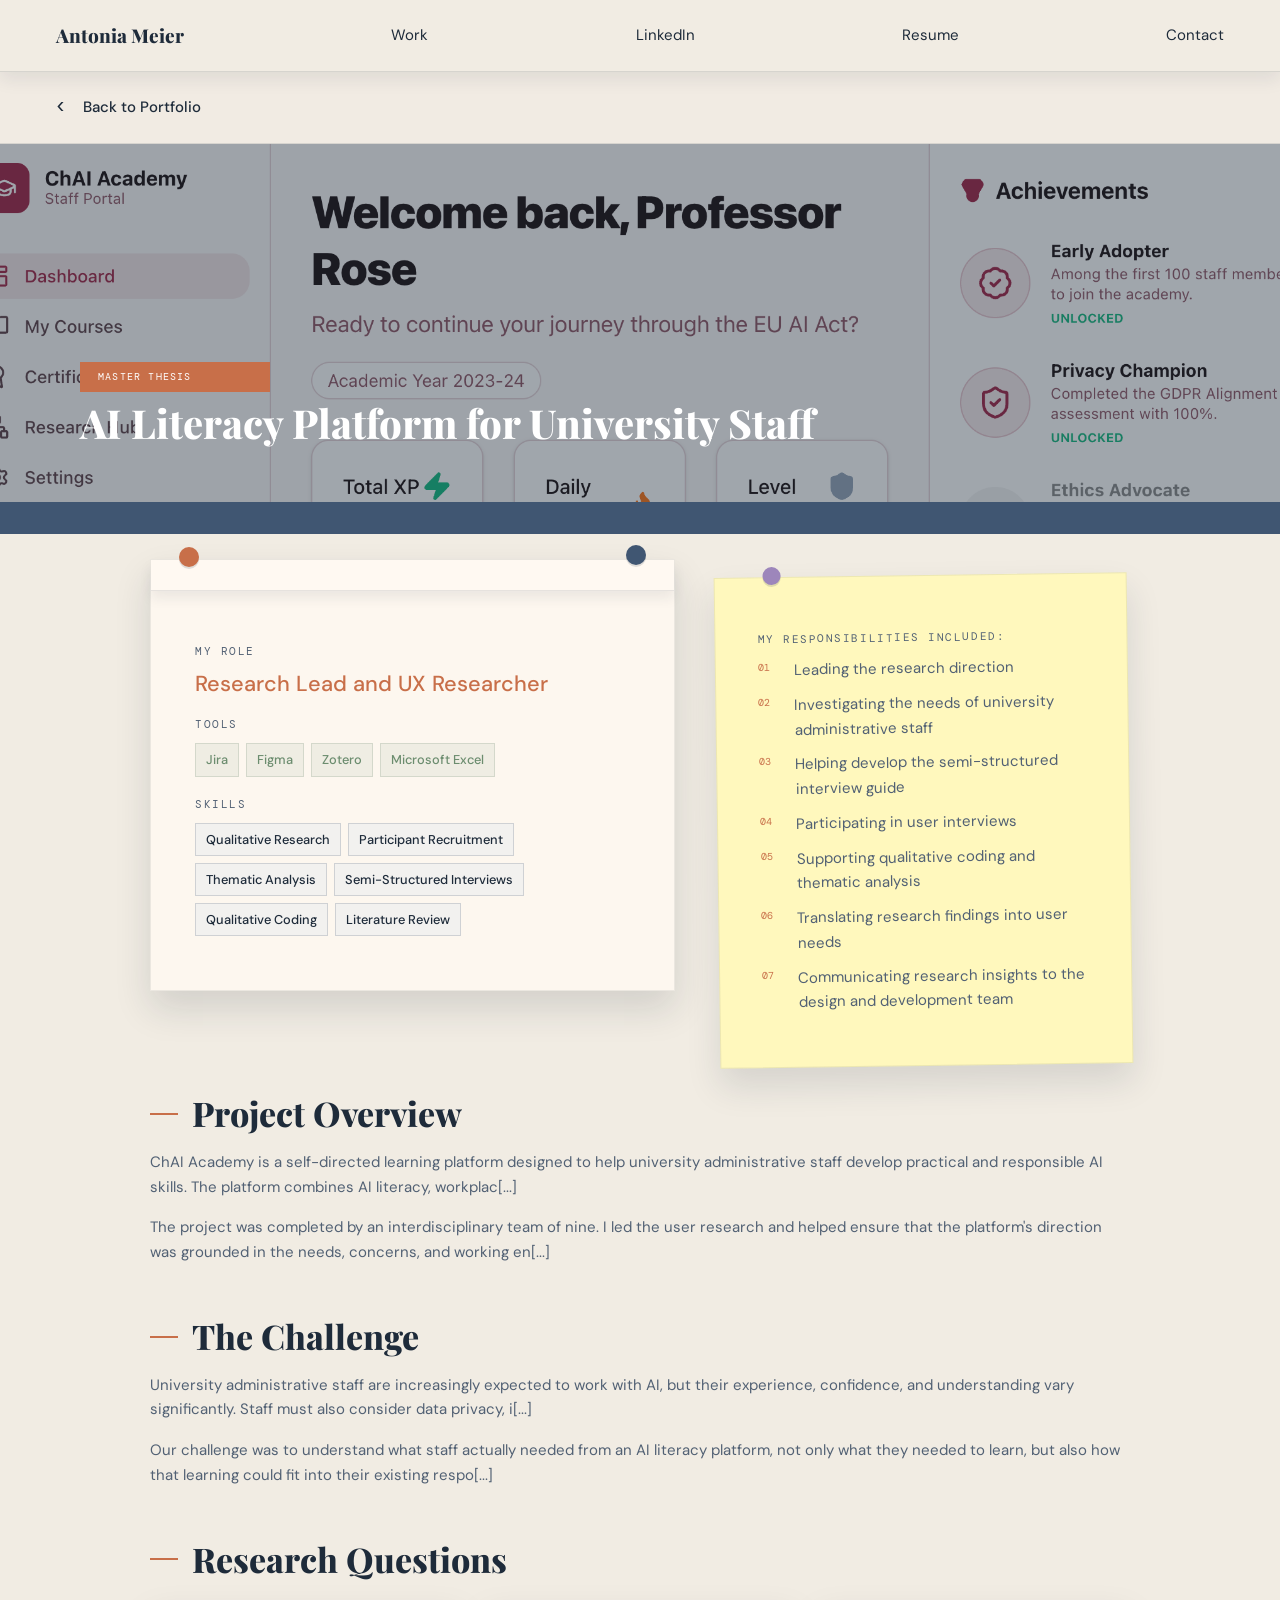
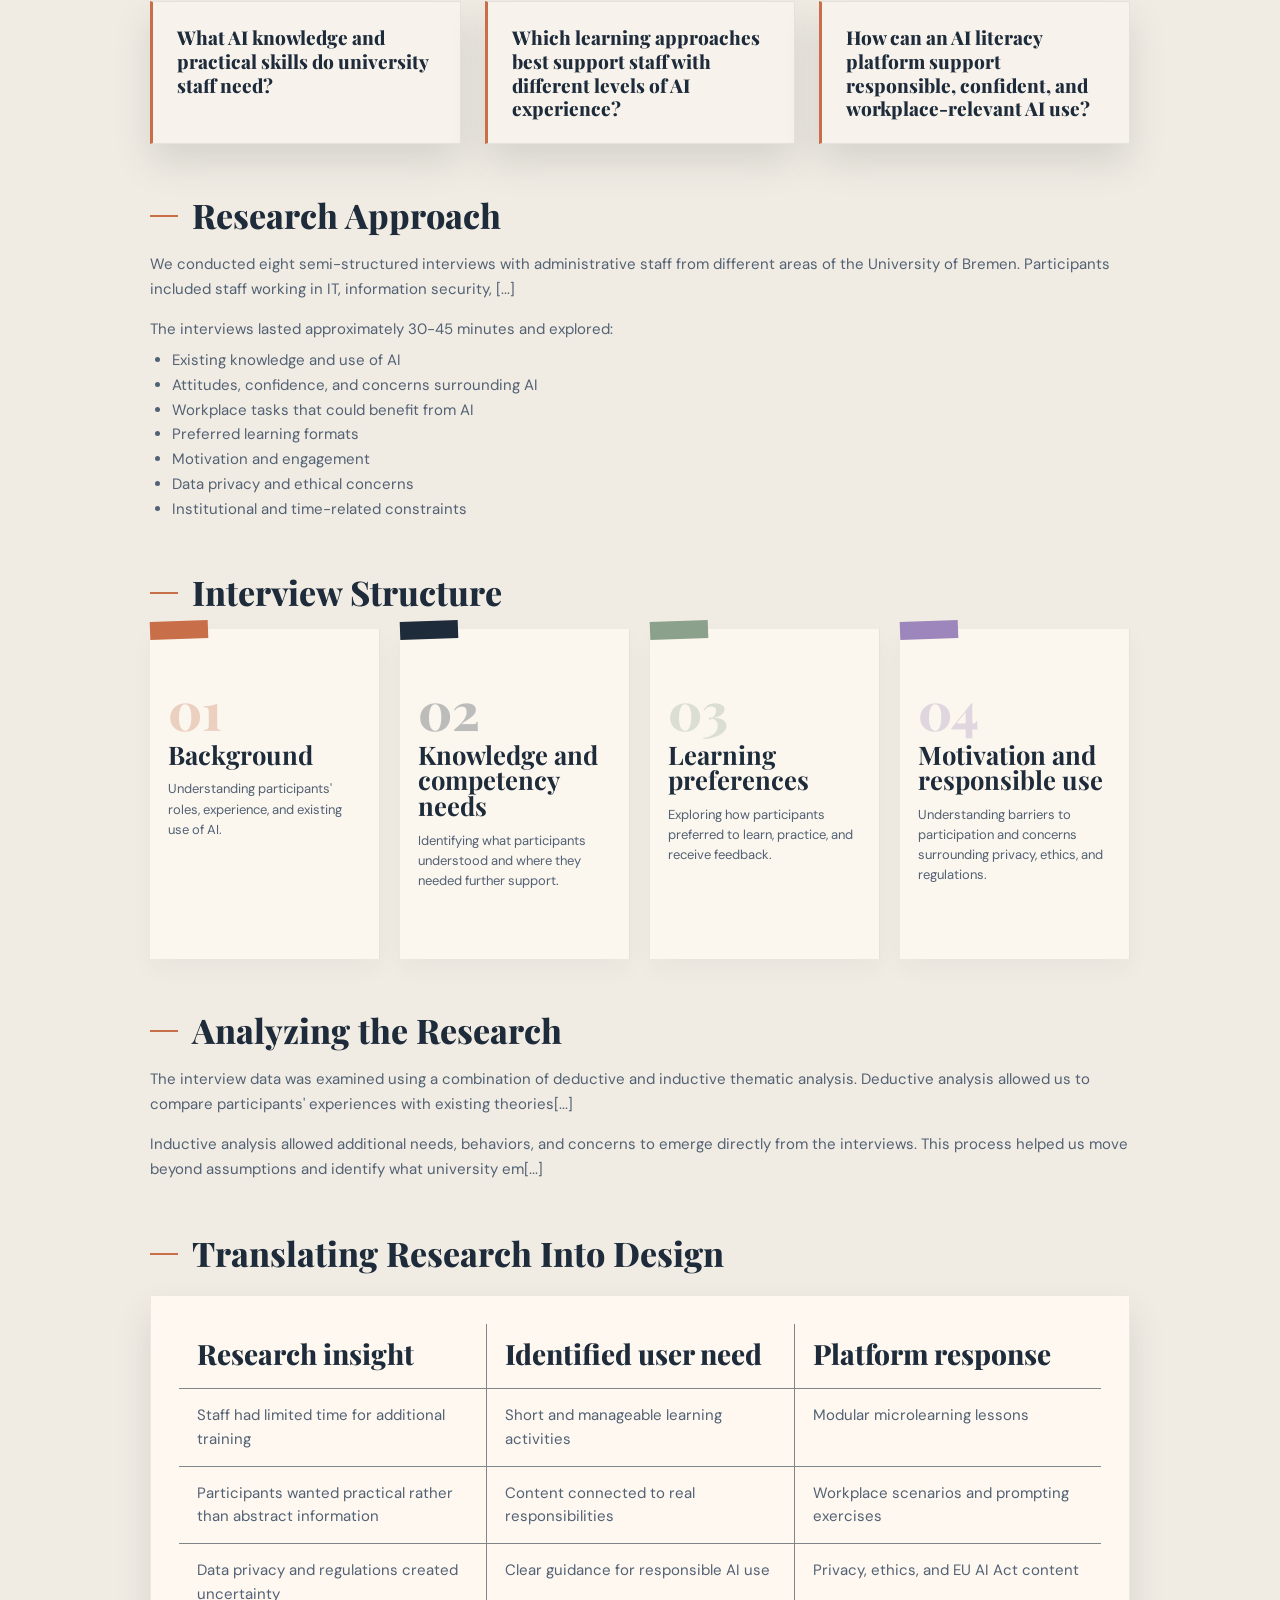
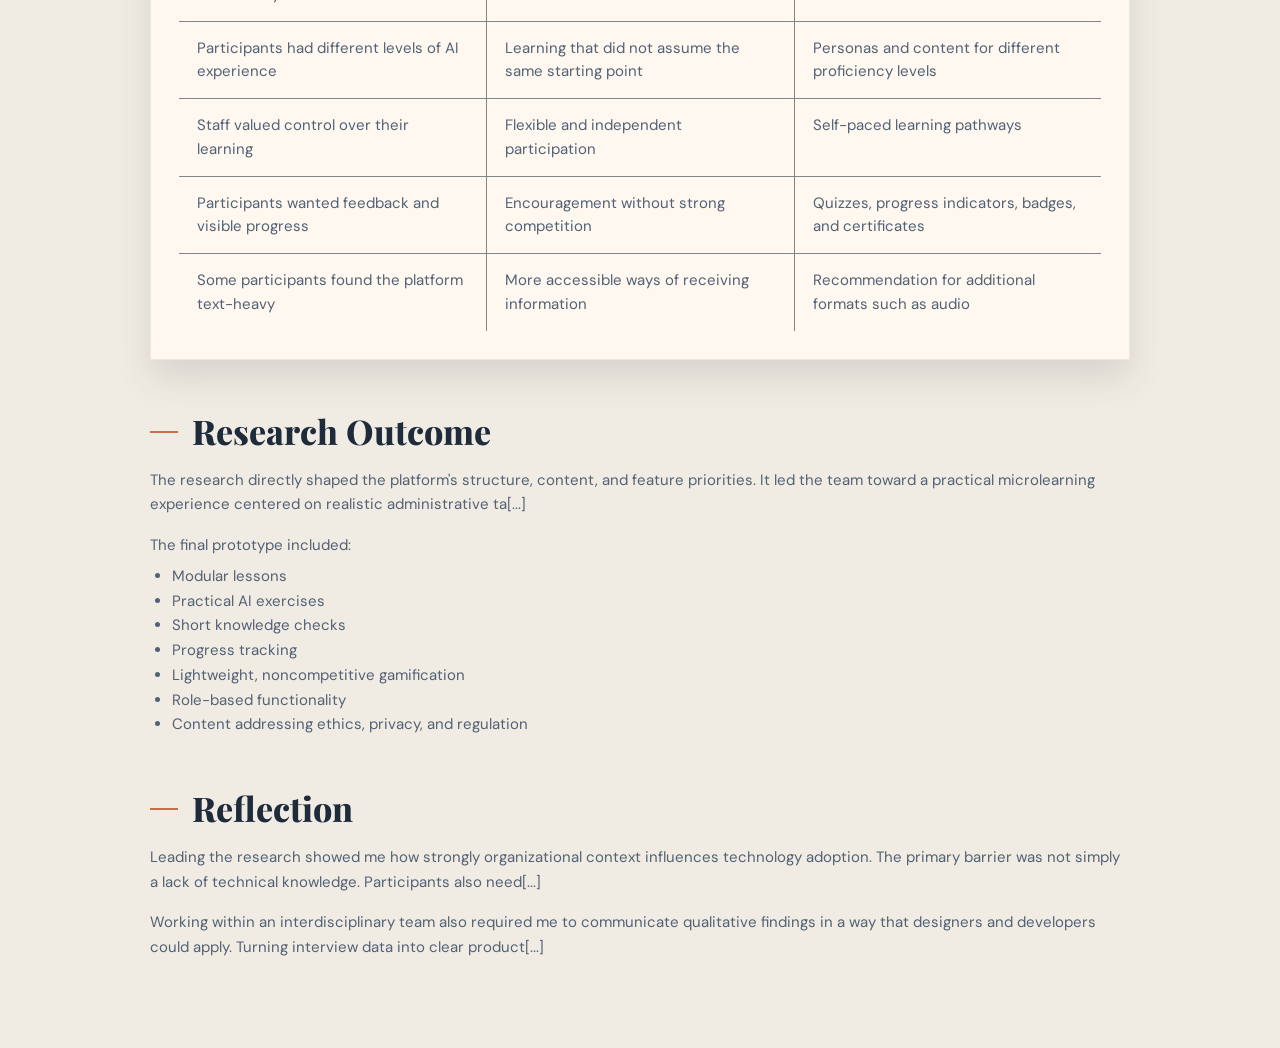
==== commit 275f1b3f: "Refactor navigation structure in ailit.html" ====
--- a/Pages/ailit.html
+++ b/Pages/ailit.html
@@ -7,13 +7,15 @@
   <link rel="stylesheet" href="../styles.css" />
 </head>
 <body>
-  <div class="site-shell">
-     <nav class="site-nav" aria-label="Main navigation">
-      <a href="../index.html#work">Work</a>
-      <a href="https://www.linkedin.com/in/antonia-meier-5a9348225" target="_blank" rel="noopener">LinkedIn</a>
-      <a href="../documents/Antonia%20Meier_Resume.pdf" target="_blank" rel="noopener">Resume</a>
-      <a href="../index.html#contact">Contact</a>
-    </nav>
+   <div class="site-shell">
+    <header class="site-header">
+      <a class="site-logo" href="../index.html">Antonia Meier</a>
+          <a href="../index.html#work">Work</a>
+   <a href="https://www.linkedin.com/in/antonia-meier-5a9348225" target="_blank" rel="noopener"> LinkedIn </a>
+    <a href="../documents/Antonia%20Meier_Resume.pdf" target="_blank" rel="noopener">Resume</a>
+    <a href="../index.html#contact">Contact</a>
+      </nav>
+    </header>
 
     <main>
       <div class="project-backbar">
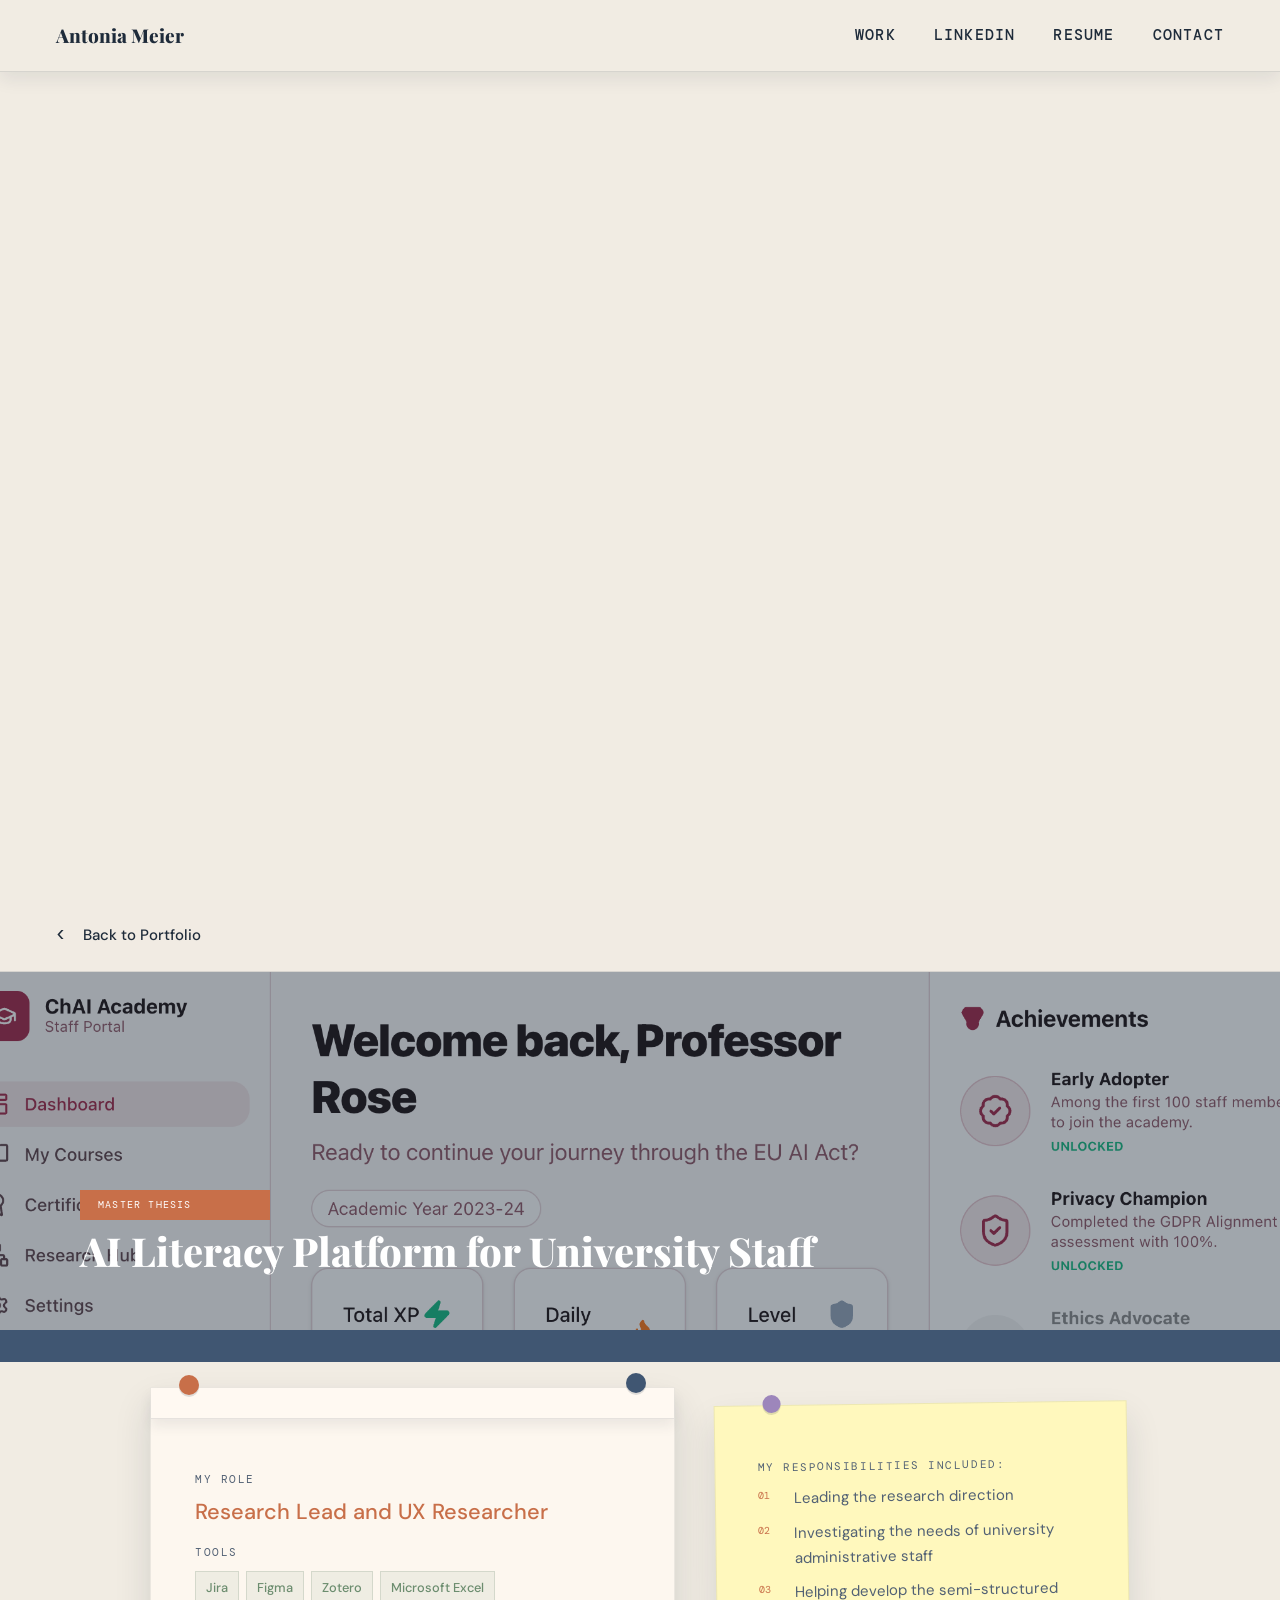
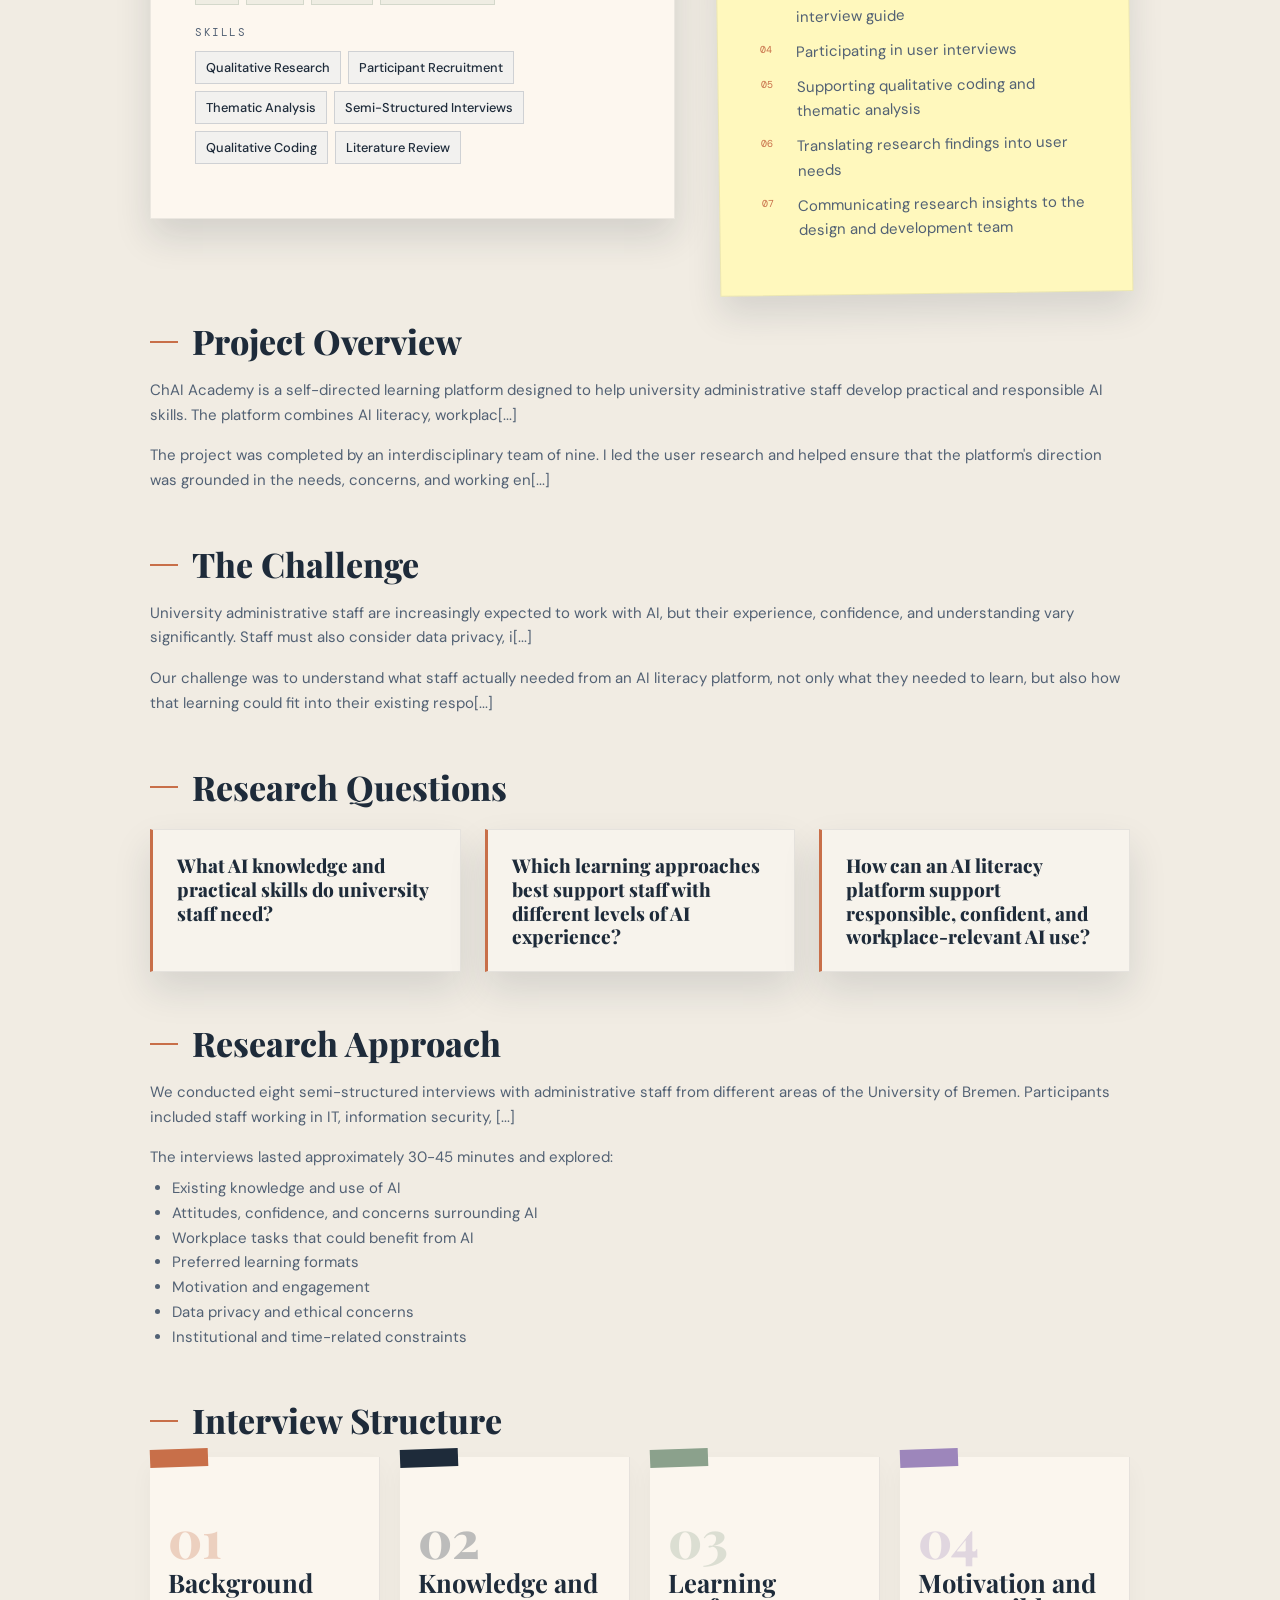
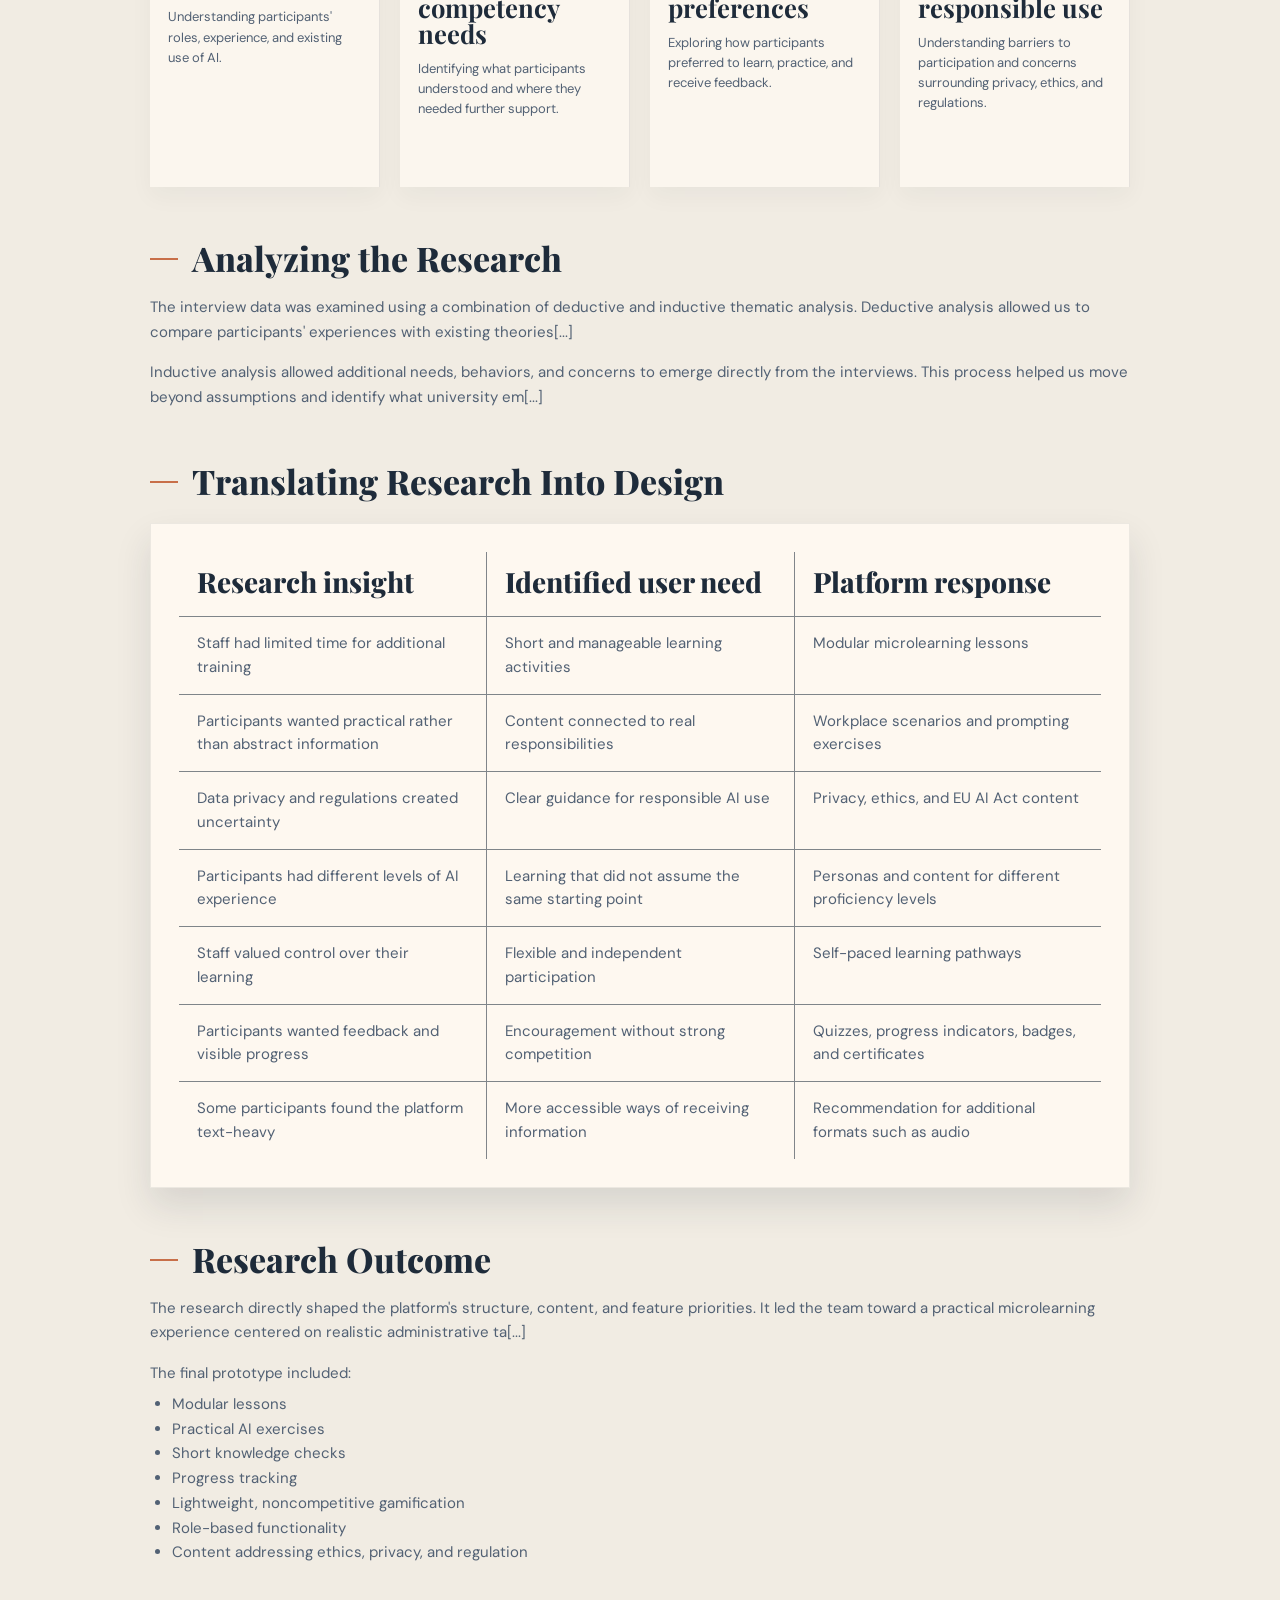
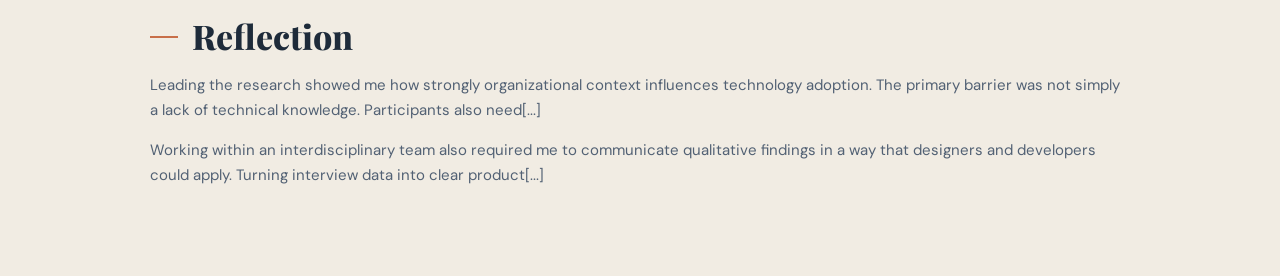
==== commit 048f4d04: "Refactor header and navigation in ailit.html Updated the header structure and added navigation eleme" ====
--- a/Pages/ailit.html
+++ b/Pages/ailit.html
@@ -8,14 +8,21 @@
 </head>
 <body>
    <div class="site-shell">
-    <header class="site-header">
-      <a class="site-logo" href="../index.html">Antonia Meier</a>
-          <a href="../index.html#work">Work</a>
-   <a href="https://www.linkedin.com/in/antonia-meier-5a9348225" target="_blank" rel="noopener"> LinkedIn </a>
-    <a href="../documents/Antonia%20Meier_Resume.pdf" target="_blank" rel="noopener">Resume</a>
-    <a href="../index.html#contact">Contact</a>
-      </nav>
-    </header>
+  <header class="site-header">
+    <a class="site-logo" href="../index.html">Antonia Meier</a>
+
+    <nav class="site-nav" aria-label="Main navigation">
+      <a href="../index.html#work">Work</a>
+      <a href="https://www.linkedin.com/in/antonia-meier-5a9348225" target="_blank" rel="noopener">
+        LinkedIn
+      </a>
+      <a href="../documents/Antonia%20Meier_Resume.pdf" target="_blank" rel="noopener">
+        Resume
+      </a>
+      <a href="../index.html#contact">Contact</a>
+    </nav>
+  </header>
+</div>
 
     <main>
       <div class="project-backbar">
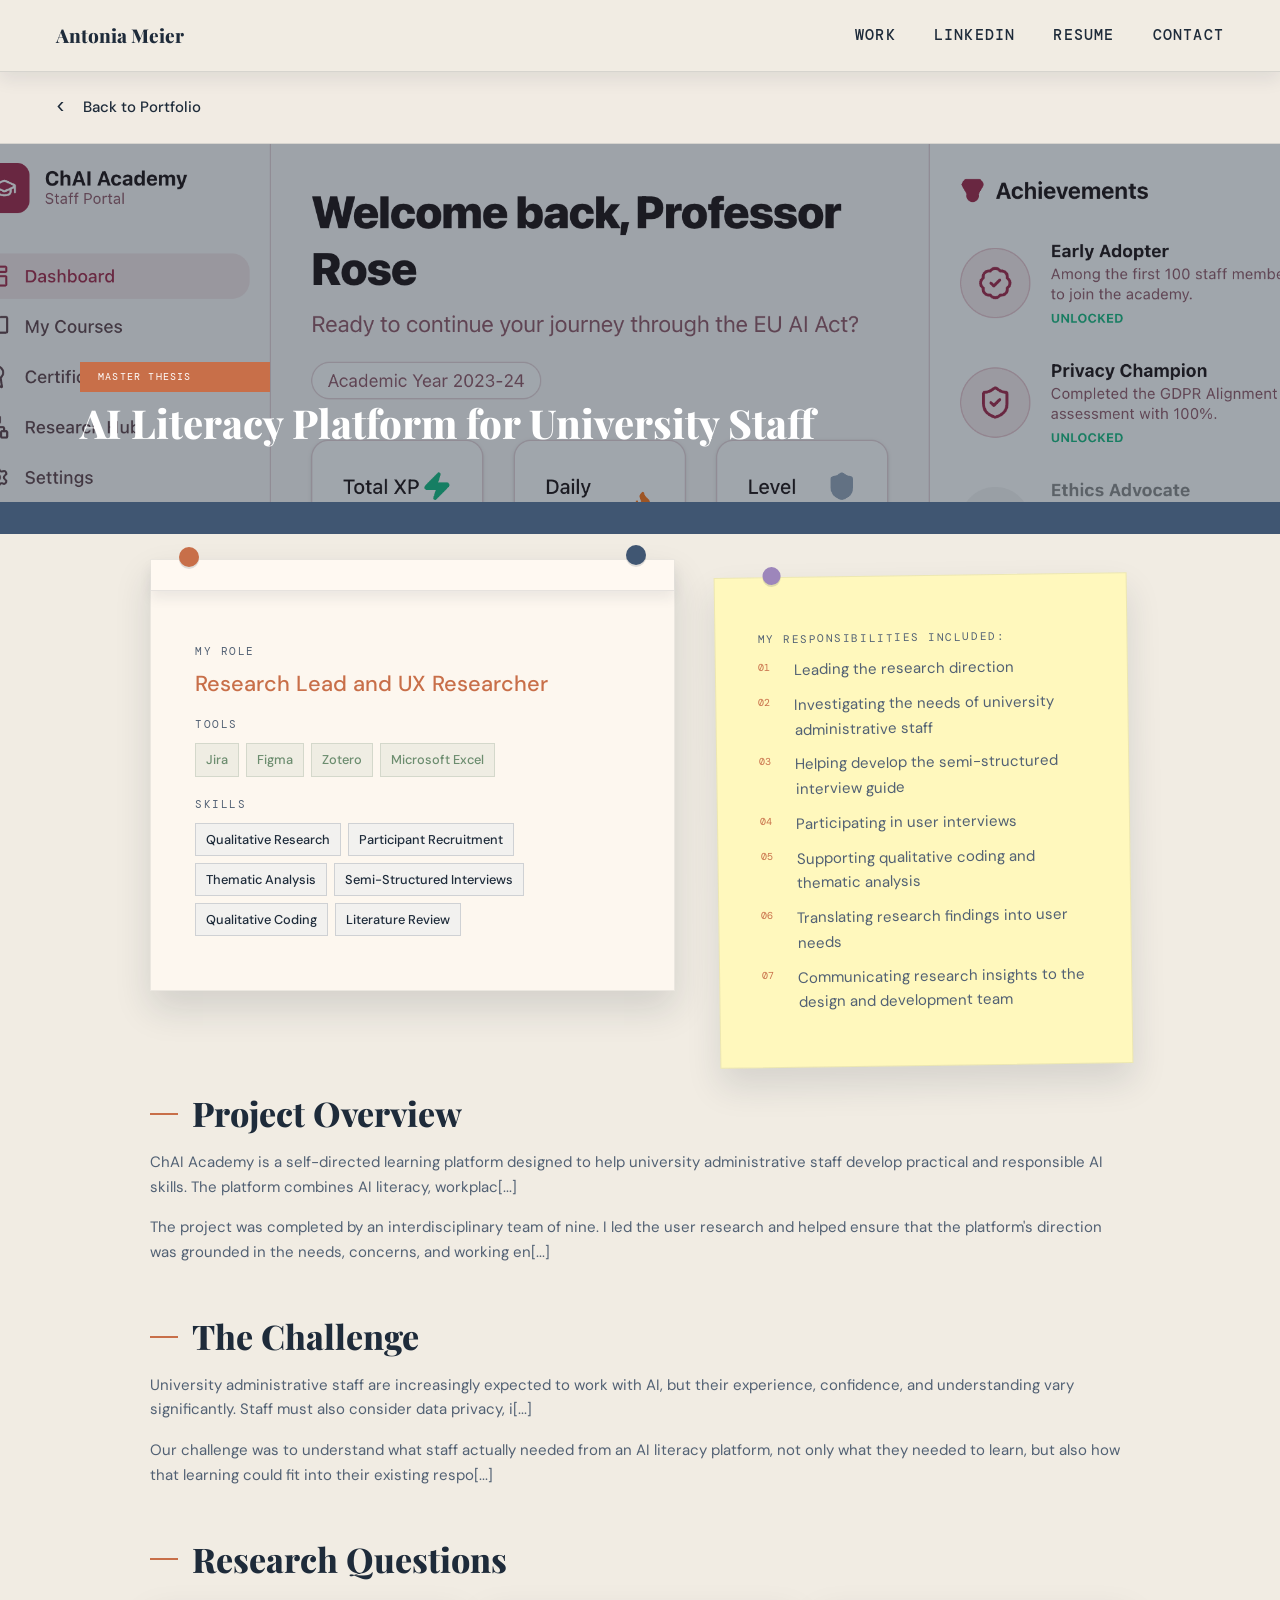
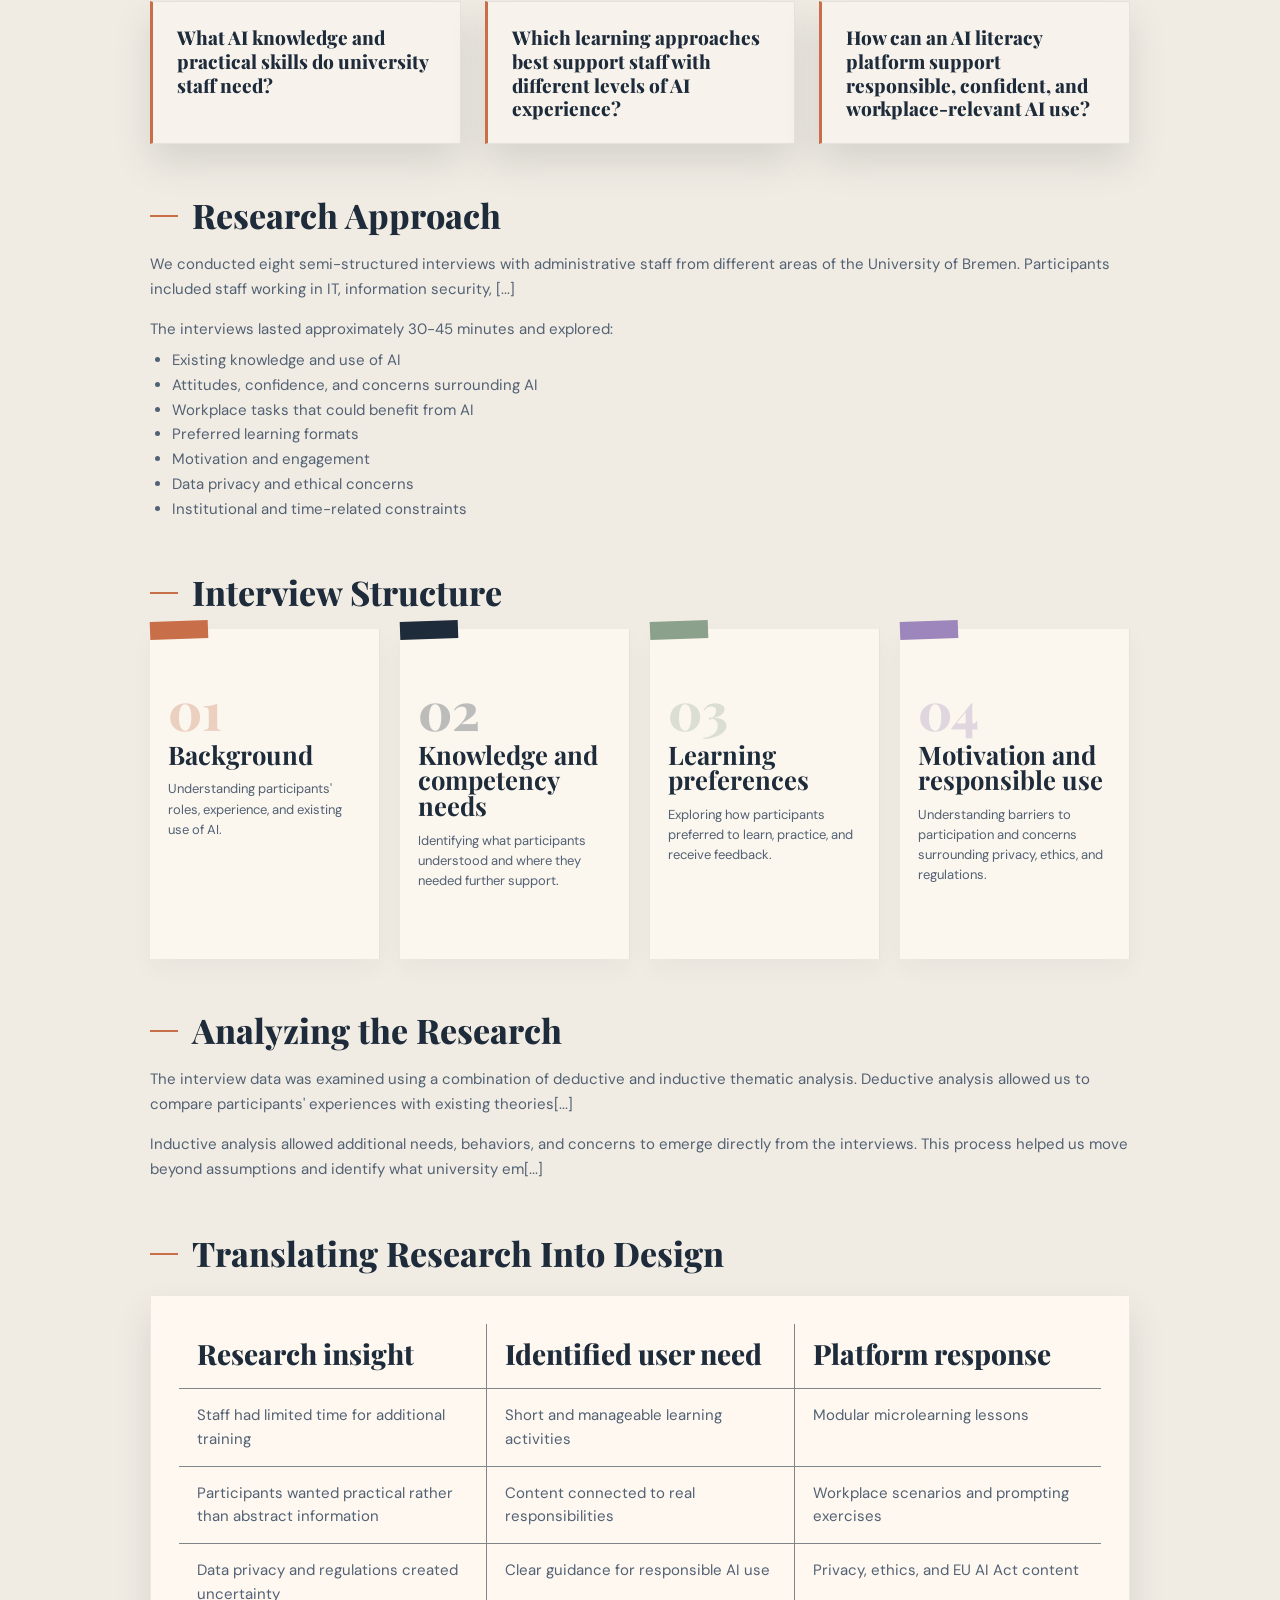
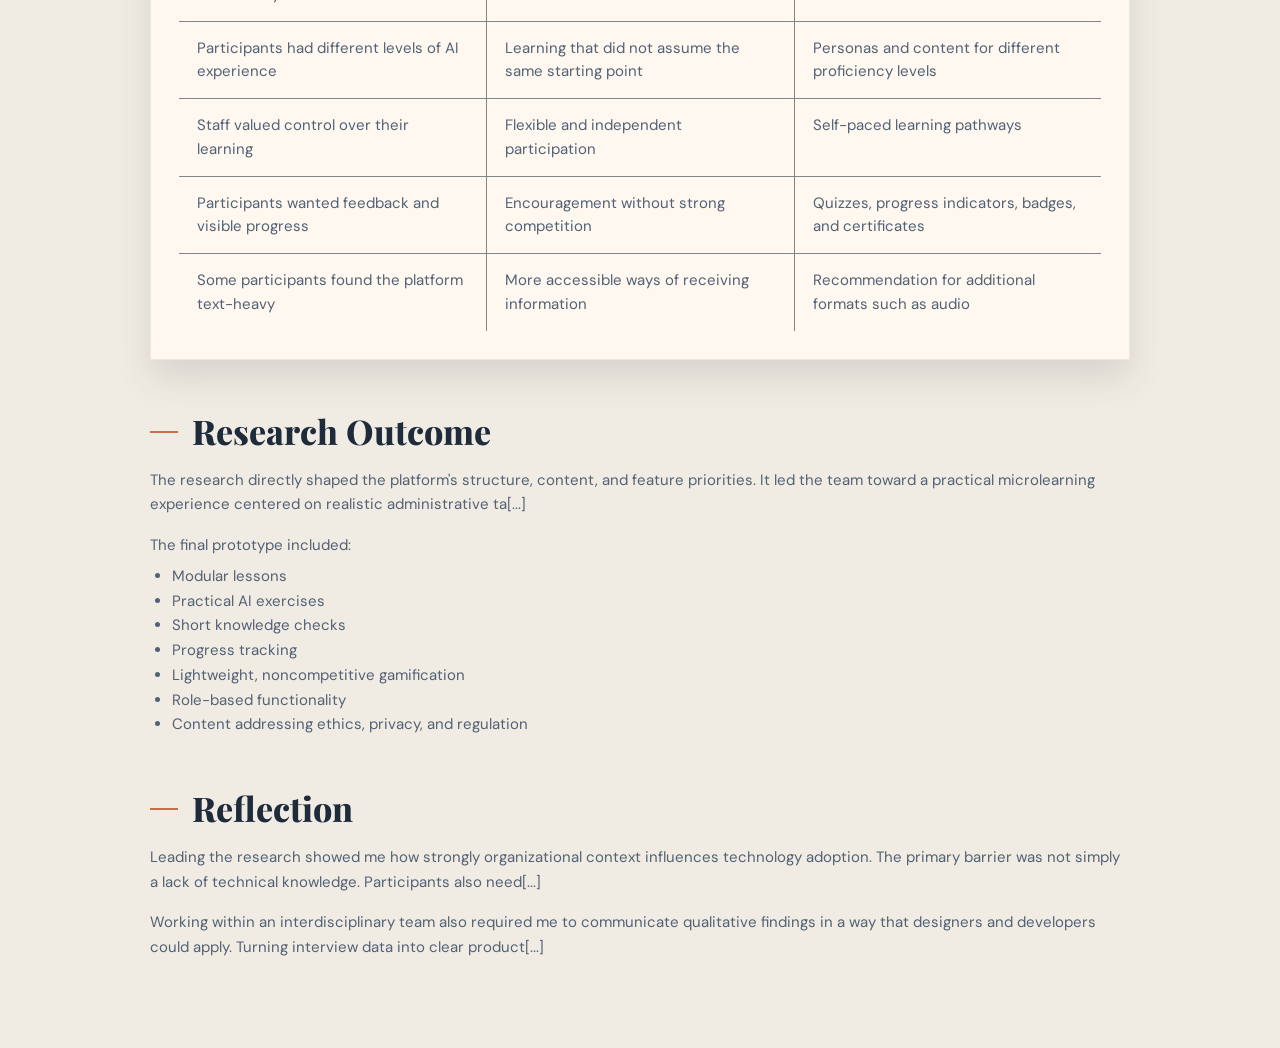
==== commit 192fdf56: "codex" ====
--- a/Pages/ailit.html
+++ b/Pages/ailit.html
@@ -7,22 +7,21 @@
   <link rel="stylesheet" href="../styles.css" />
 </head>
 <body>
-   <div class="site-shell">
-  <header class="site-header">
-    <a class="site-logo" href="../index.html">Antonia Meier</a>
-
-    <nav class="site-nav" aria-label="Main navigation">
-      <a href="../index.html#work">Work</a>
-      <a href="https://www.linkedin.com/in/antonia-meier-5a9348225" target="_blank" rel="noopener">
-        LinkedIn
-      </a>
-      <a href="../documents/Antonia%20Meier_Resume.pdf" target="_blank" rel="noopener">
-        Resume
-      </a>
-      <a href="../index.html#contact">Contact</a>
-    </nav>
-  </header>
-</div>
+  <div class="site-shell">
+    <header class="site-header">
+      <a class="site-logo" href="../index.html">Antonia Meier</a>
+
+      <nav class="site-nav" aria-label="Main navigation">
+        <a href="../index.html#work">Work</a>
+        <a href="https://www.linkedin.com/in/antonia-meier-5a9348225" target="_blank" rel="noopener">
+          LinkedIn
+        </a>
+        <a href="../documents/Antonia%20Meier_Resume.pdf" target="_blank" rel="noopener">
+          Resume
+        </a>
+        <a href="../index.html#contact">Contact</a>
+      </nav>
+    </header>
 
     <main>
       <div class="project-backbar">
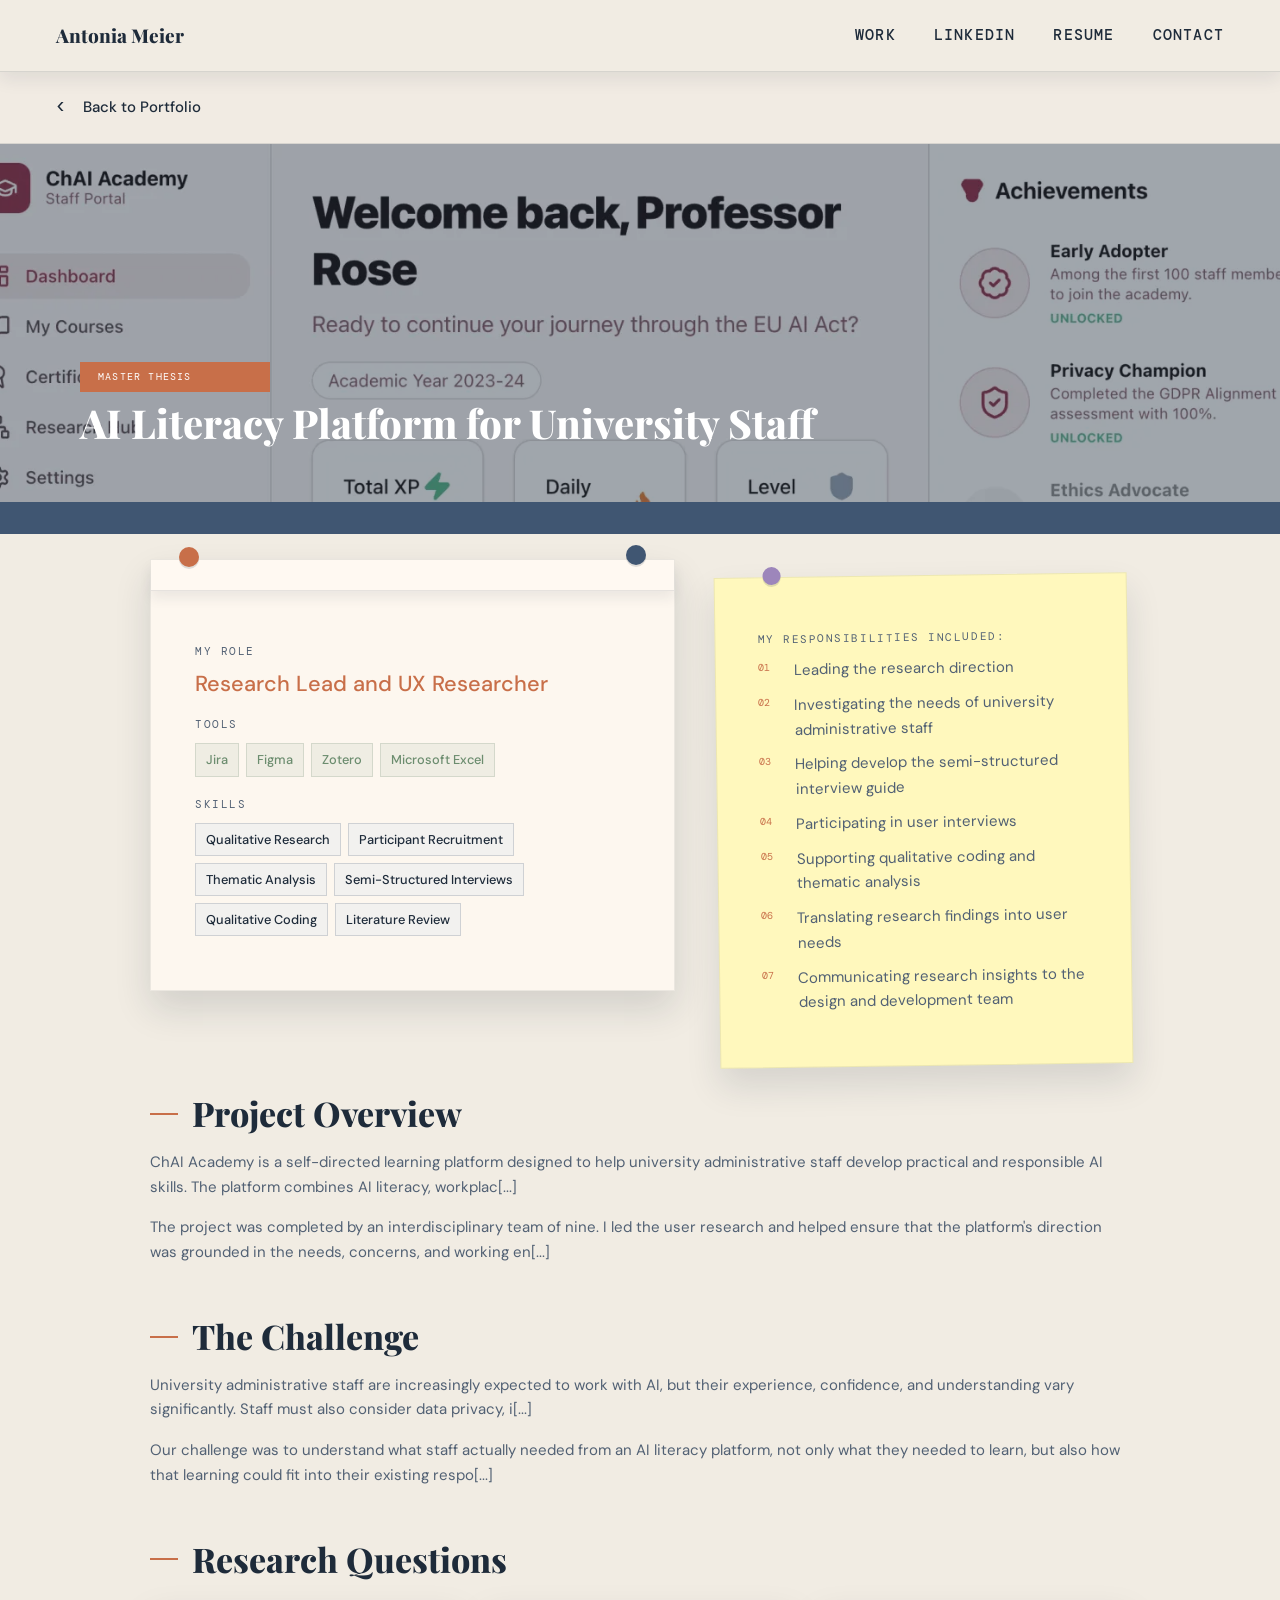
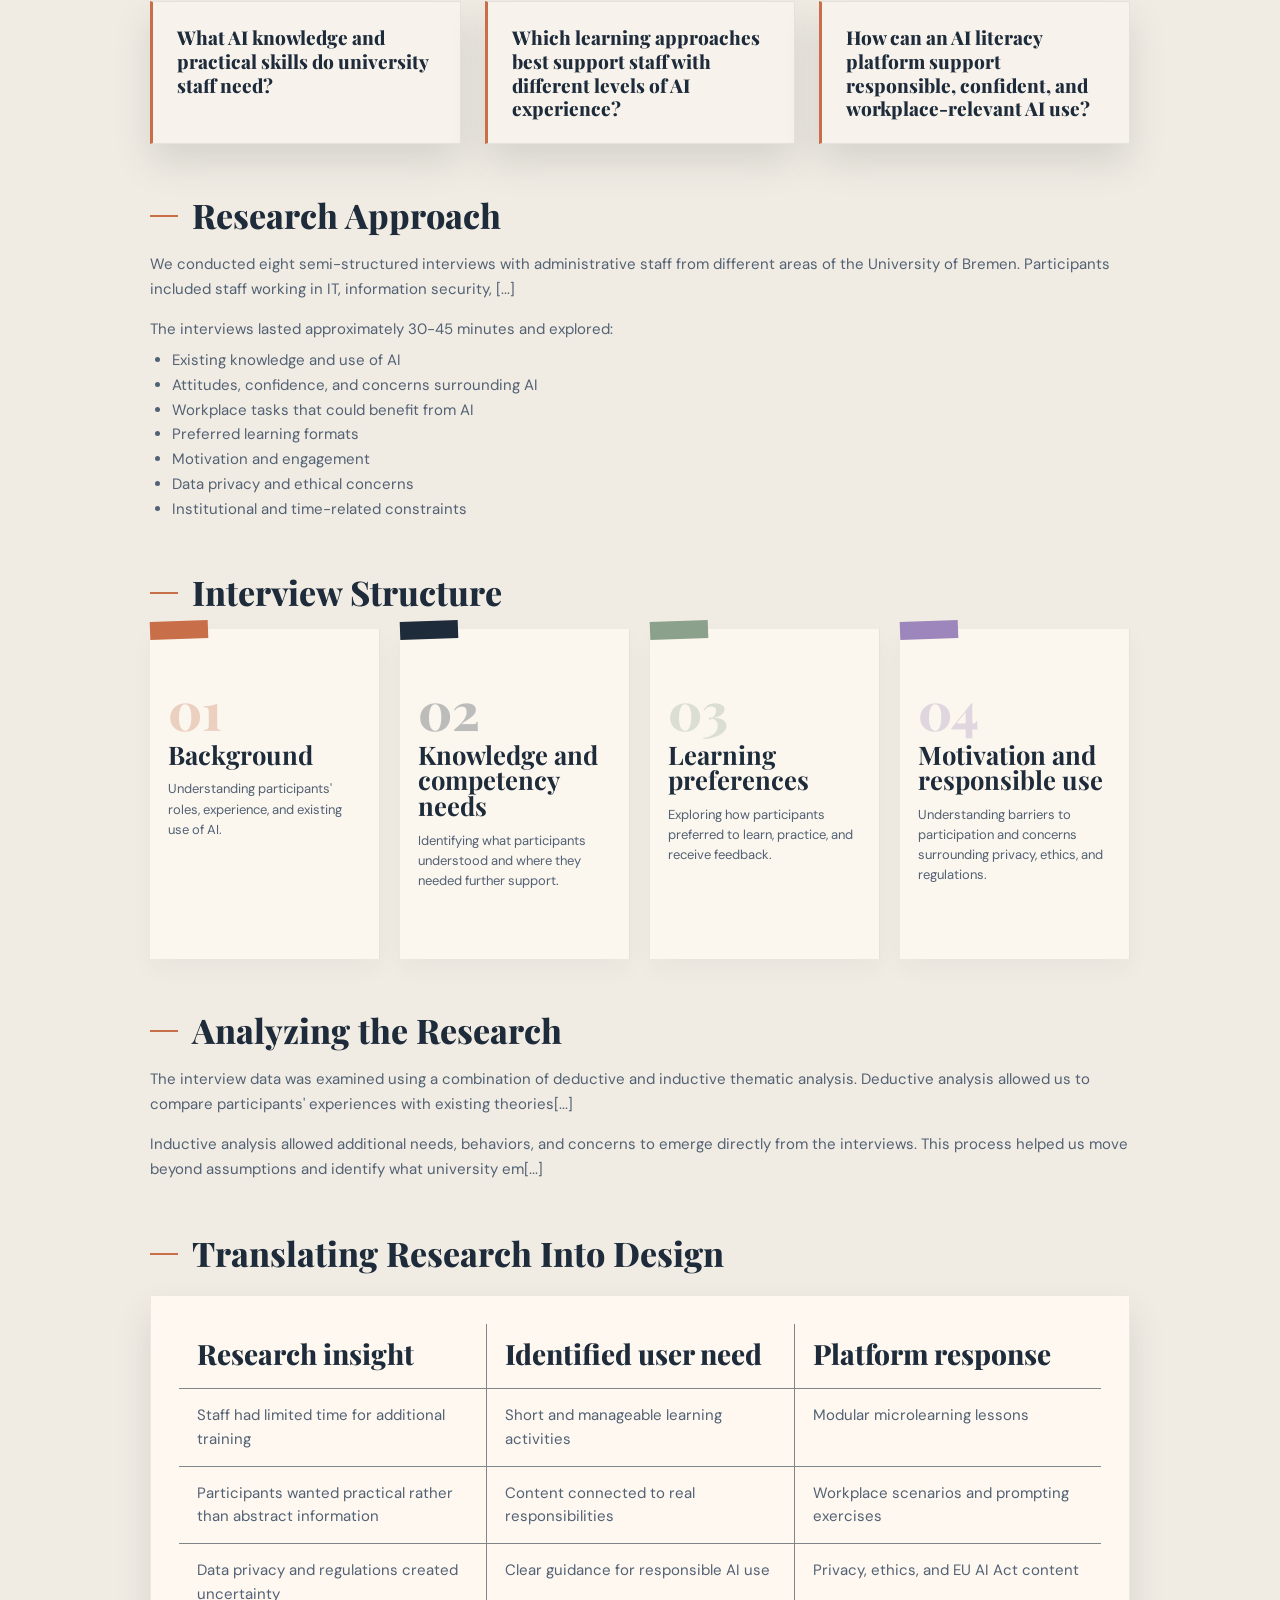
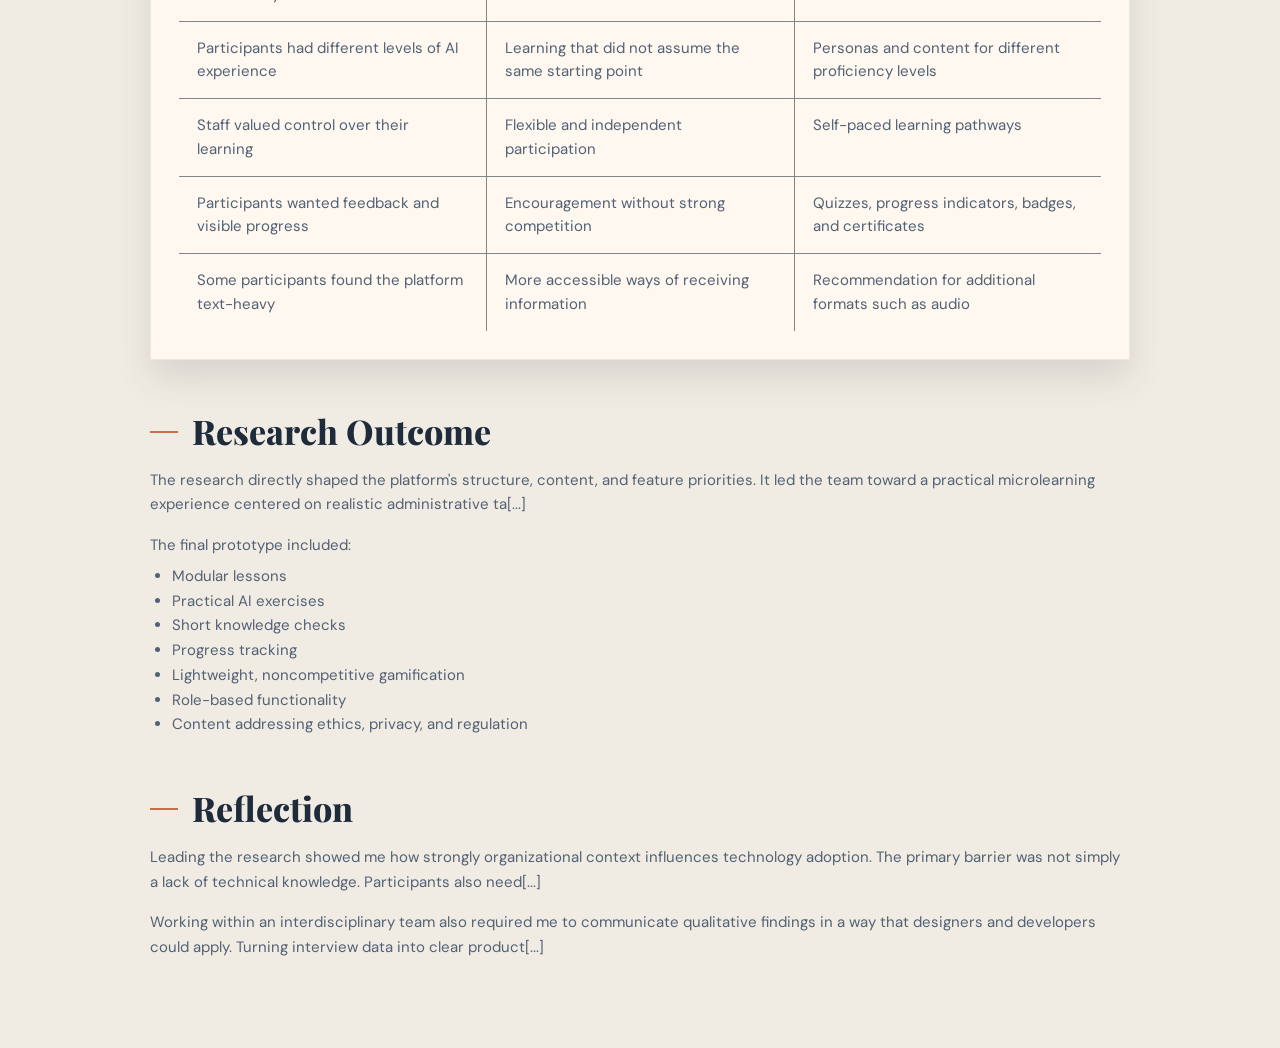
==== commit 0a3ffbe0: "new fast laoding" ====
--- a/Pages/ailit.html
+++ b/Pages/ailit.html
@@ -29,7 +29,7 @@
       </div>
 
       <section class="project-hero" aria-label="AI Literacy Platform project image">
-        <img src="../imgs/homepage/AILit.png" alt="AI literacy platform dashboard preview" />
+        <img src="../imgs/optimized/ailit-dashboard.webp" alt="AI literacy platform dashboard preview" loading="eager" fetchpriority="high" decoding="async" />
         <div class="project-hero__content">
           <span class="project-hero__label">Master Thesis</span>
           <h1 id="project-title">AI Literacy Platform for University Staff</h1>
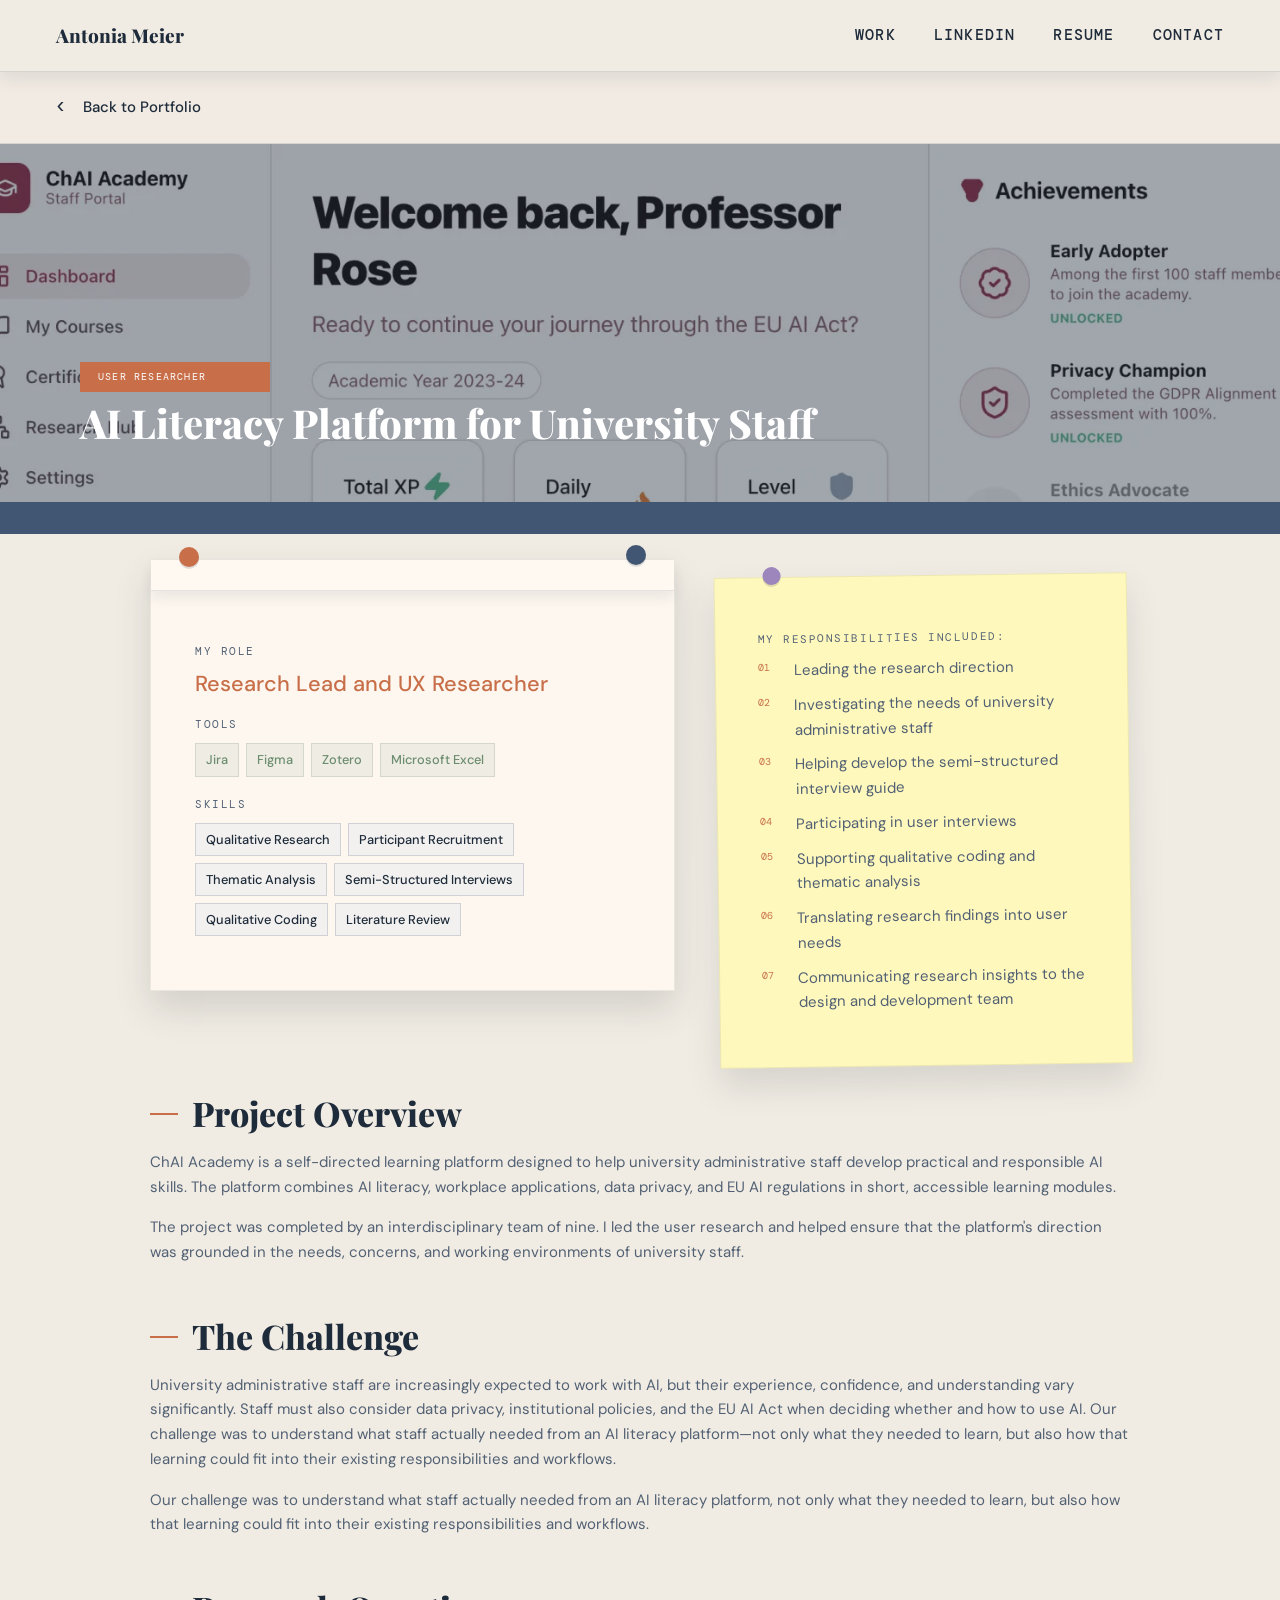
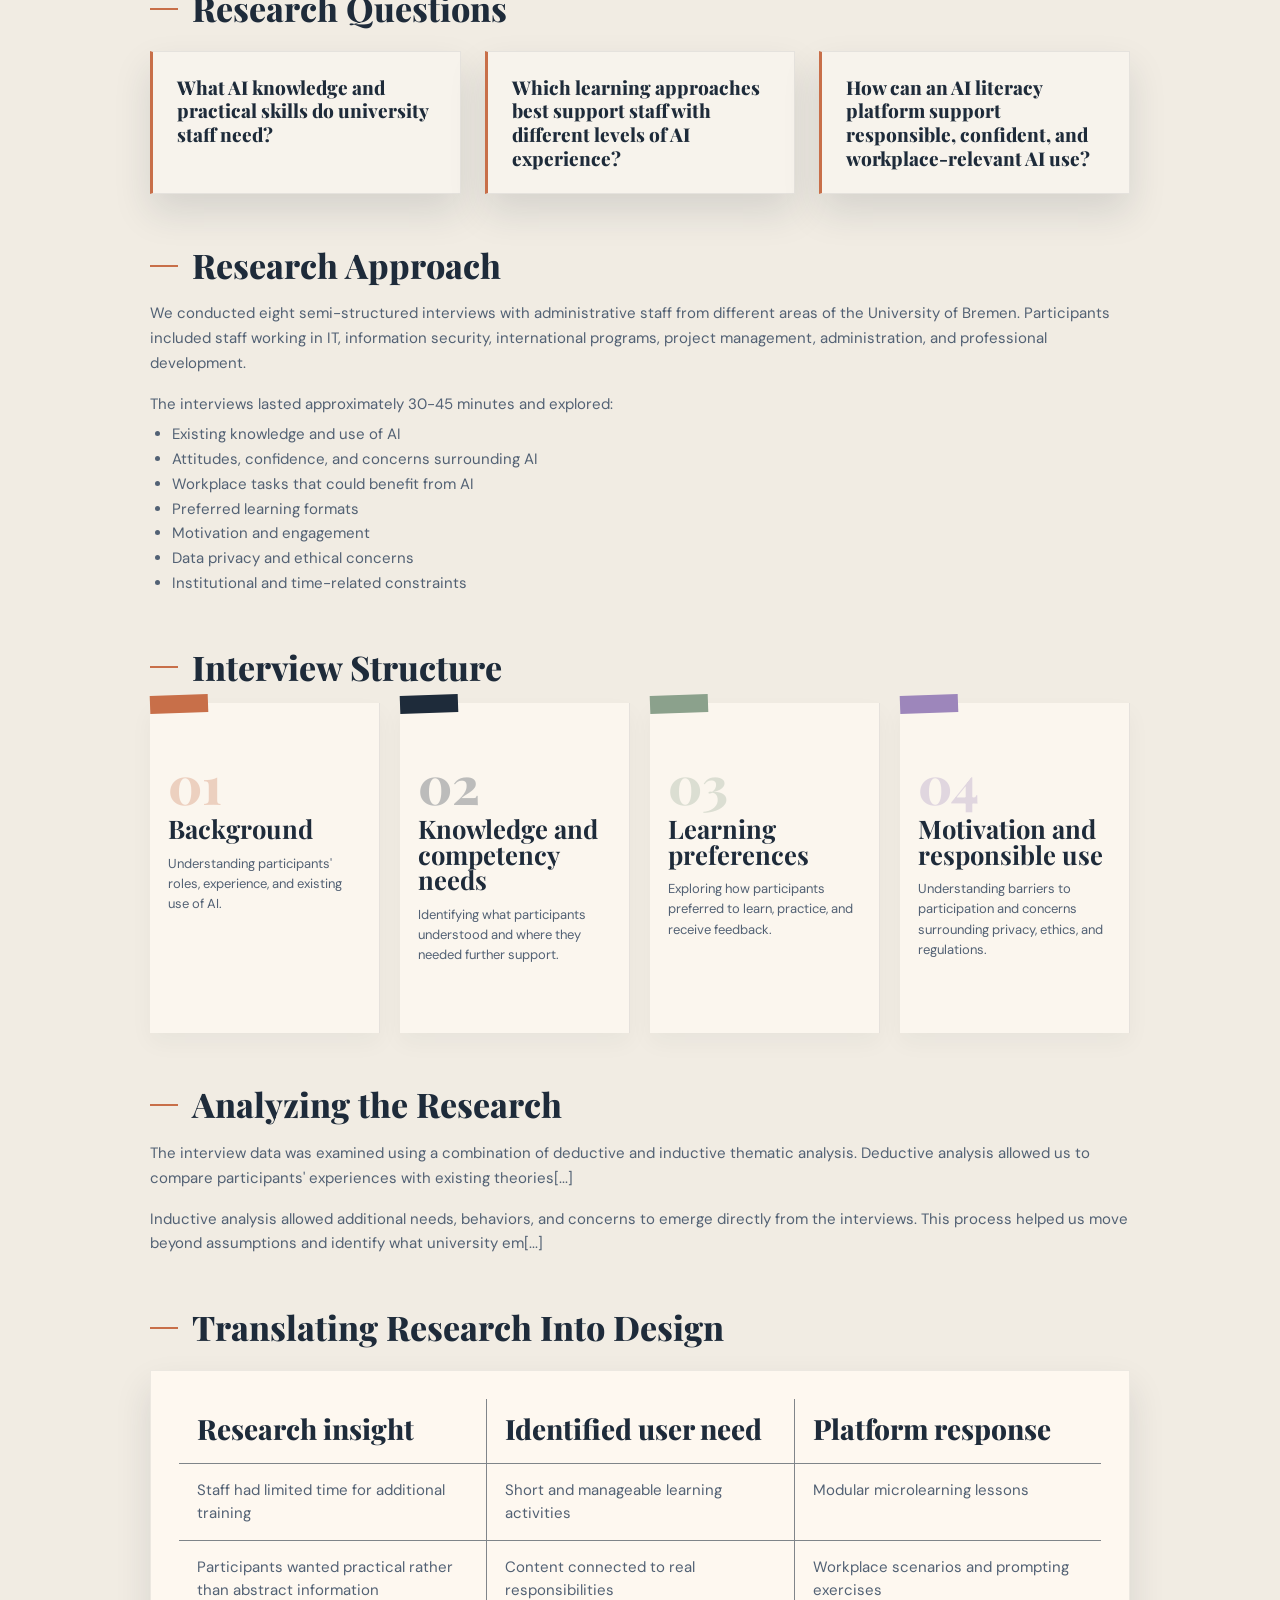
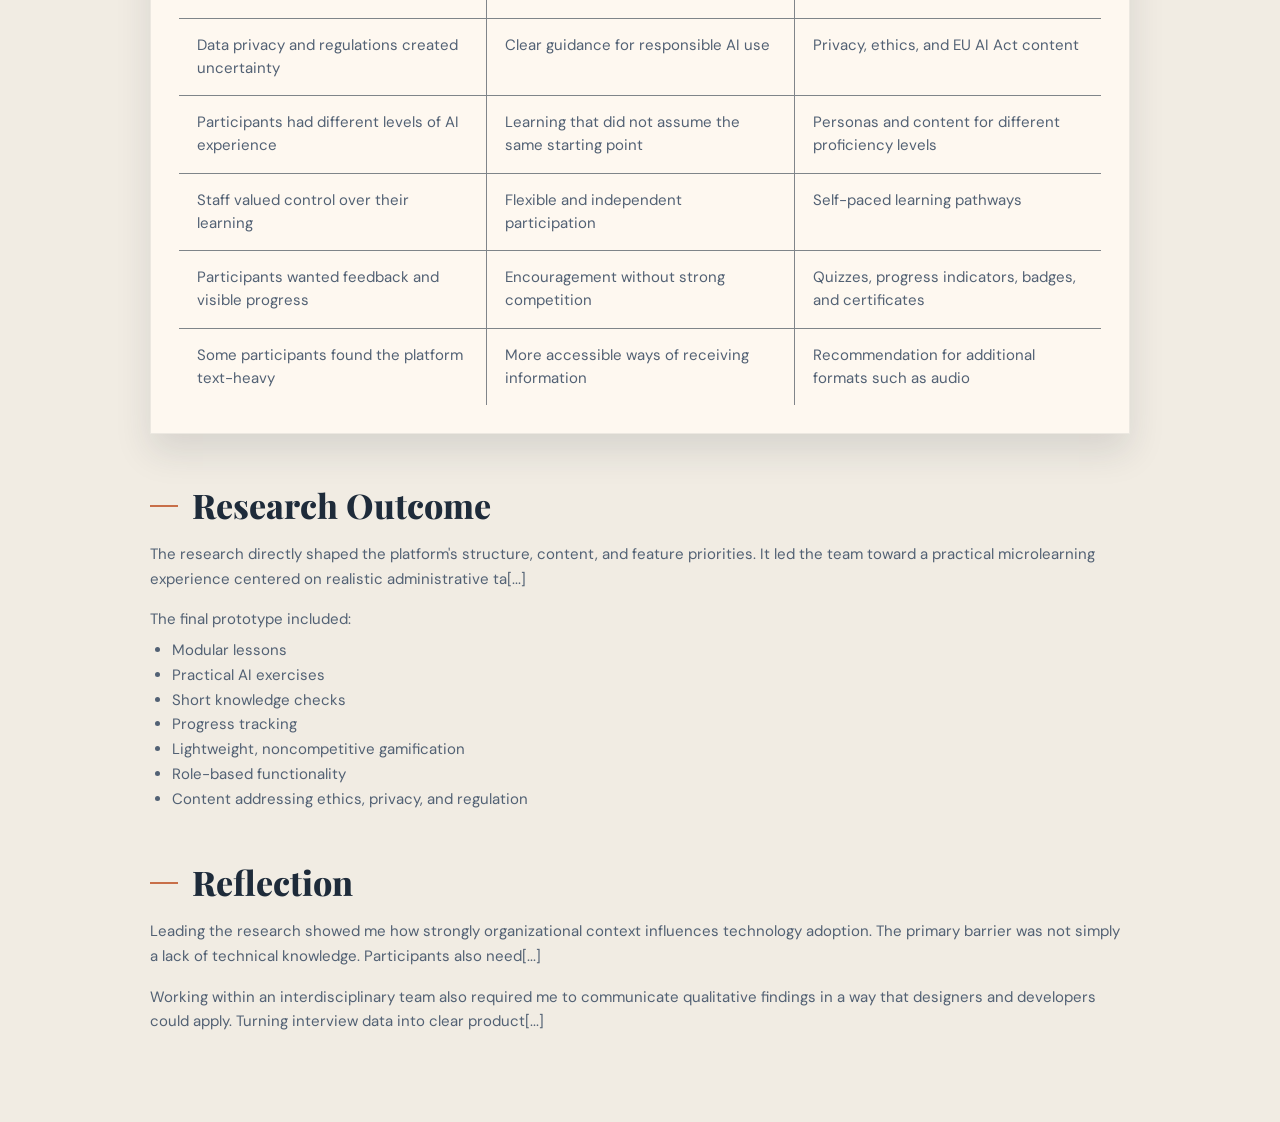
==== commit 5c9460c6: "Update project details and user research description" ====
--- a/Pages/ailit.html
+++ b/Pages/ailit.html
@@ -16,7 +16,7 @@
         <a href="https://www.linkedin.com/in/antonia-meier-5a9348225" target="_blank" rel="noopener">
           LinkedIn
         </a>
-        <a href="../documents/Antonia%20Meier_Resume.pdf" target="_blank" rel="noopener">
+        <a href="../Documents/Antonia%20Meier_Resume.pdf" target="_blank" rel="noopener">
           Resume
         </a>
         <a href="../index.html#contact">Contact</a>
@@ -31,7 +31,7 @@
       <section class="project-hero" aria-label="AI Literacy Platform project image">
         <img src="../imgs/optimized/ailit-dashboard.webp" alt="AI literacy platform dashboard preview" loading="eager" fetchpriority="high" decoding="async" />
         <div class="project-hero__content">
-          <span class="project-hero__label">Master Thesis</span>
+          <span class="project-hero__label">User Researcher</span>
           <h1 id="project-title">AI Literacy Platform for University Staff</h1>
         </div>
       </section>
@@ -78,14 +78,14 @@
 
         <section class="case-section" aria-labelledby="overview-title">
           <h2 id="overview-title">Project Overview</h2>
-          <p>ChAI Academy is a self-directed learning platform designed to help university administrative staff develop practical and responsible AI skills. The platform combines AI literacy, workplac[...]
-          <p>The project was completed by an interdisciplinary team of nine. I led the user research and helped ensure that the platform's direction was grounded in the needs, concerns, and working en[...]
+          <p>ChAI Academy is a self-directed learning platform designed to help university administrative staff develop practical and responsible AI skills. The platform combines AI literacy, workplace applications, data privacy, and EU AI regulations in short, accessible learning modules.
+          <p>The project was completed by an interdisciplinary team of nine. I led the user research and helped ensure that the platform's direction was grounded in the needs, concerns, and working environments of university staff.
         </section>
 
         <section class="case-section" aria-labelledby="challenge-title">
           <h2 id="challenge-title">The Challenge</h2>
-          <p>University administrative staff are increasingly expected to work with AI, but their experience, confidence, and understanding vary significantly. Staff must also consider data privacy, i[...]
-          <p>Our challenge was to understand what staff actually needed from an AI literacy platform, not only what they needed to learn, but also how that learning could fit into their existing respo[...]
+          <p>University administrative staff are increasingly expected to work with AI, but their experience, confidence, and understanding vary significantly. Staff must also consider data privacy, institutional policies, and the EU AI Act when deciding whether and how to use AI. Our challenge was to understand what staff actually needed from an AI literacy platform—not only what they needed to learn, but also how that learning could fit into their existing responsibilities and workflows.
+          <p>Our challenge was to understand what staff actually needed from an AI literacy platform, not only what they needed to learn, but also how that learning could fit into their existing responsibilities and workflows.
         </section>
 
         <section class="case-section" aria-labelledby="questions-title">
@@ -99,7 +99,7 @@
 
         <section class="case-section" aria-labelledby="approach-title">
           <h2 id="approach-title">Research Approach</h2>
-          <p>We conducted eight semi-structured interviews with administrative staff from different areas of the University of Bremen. Participants included staff working in IT, information security, [...]
+          <p>We conducted eight semi-structured interviews with administrative staff from different areas of the University of Bremen. Participants included staff working in IT, information security, international programs, project management, administration, and professional development.
           <p>The interviews lasted approximately 30-45 minutes and explored:</p>
           <ul class="case-list">
             <li>Existing knowledge and use of AI</li>
--- a/styles.css
+++ b/styles.css
@@ -274,7 +274,8 @@
 
 .hero-polaroid {
   position: relative;
-  width: min(100%, 450px);
+  width: min(100%, 360px);
+  aspect-ratio: 1.52 / 1;
   margin: 0;
   justify-self: end;
   transform: rotate(1.8deg);
@@ -283,13 +284,14 @@
 
 .hero-polaroid img {
   width: 100%;
-  aspect-ratio: 1.52 / 1;
+  height: 100%;
   object-fit: cover;
   object-position: 50% 36%;
 }
 
 .pin {
   position: absolute;
+  z-index: 2;
   width: 18px;
   height: 18px;
   border-radius: 999px;
@@ -1769,7 +1771,7 @@
 
   .hero-polaroid {
     justify-self: start;
-    width: min(100%, 520px);
+    width: min(100%, 360px);
   }
 
   .case-grid {
